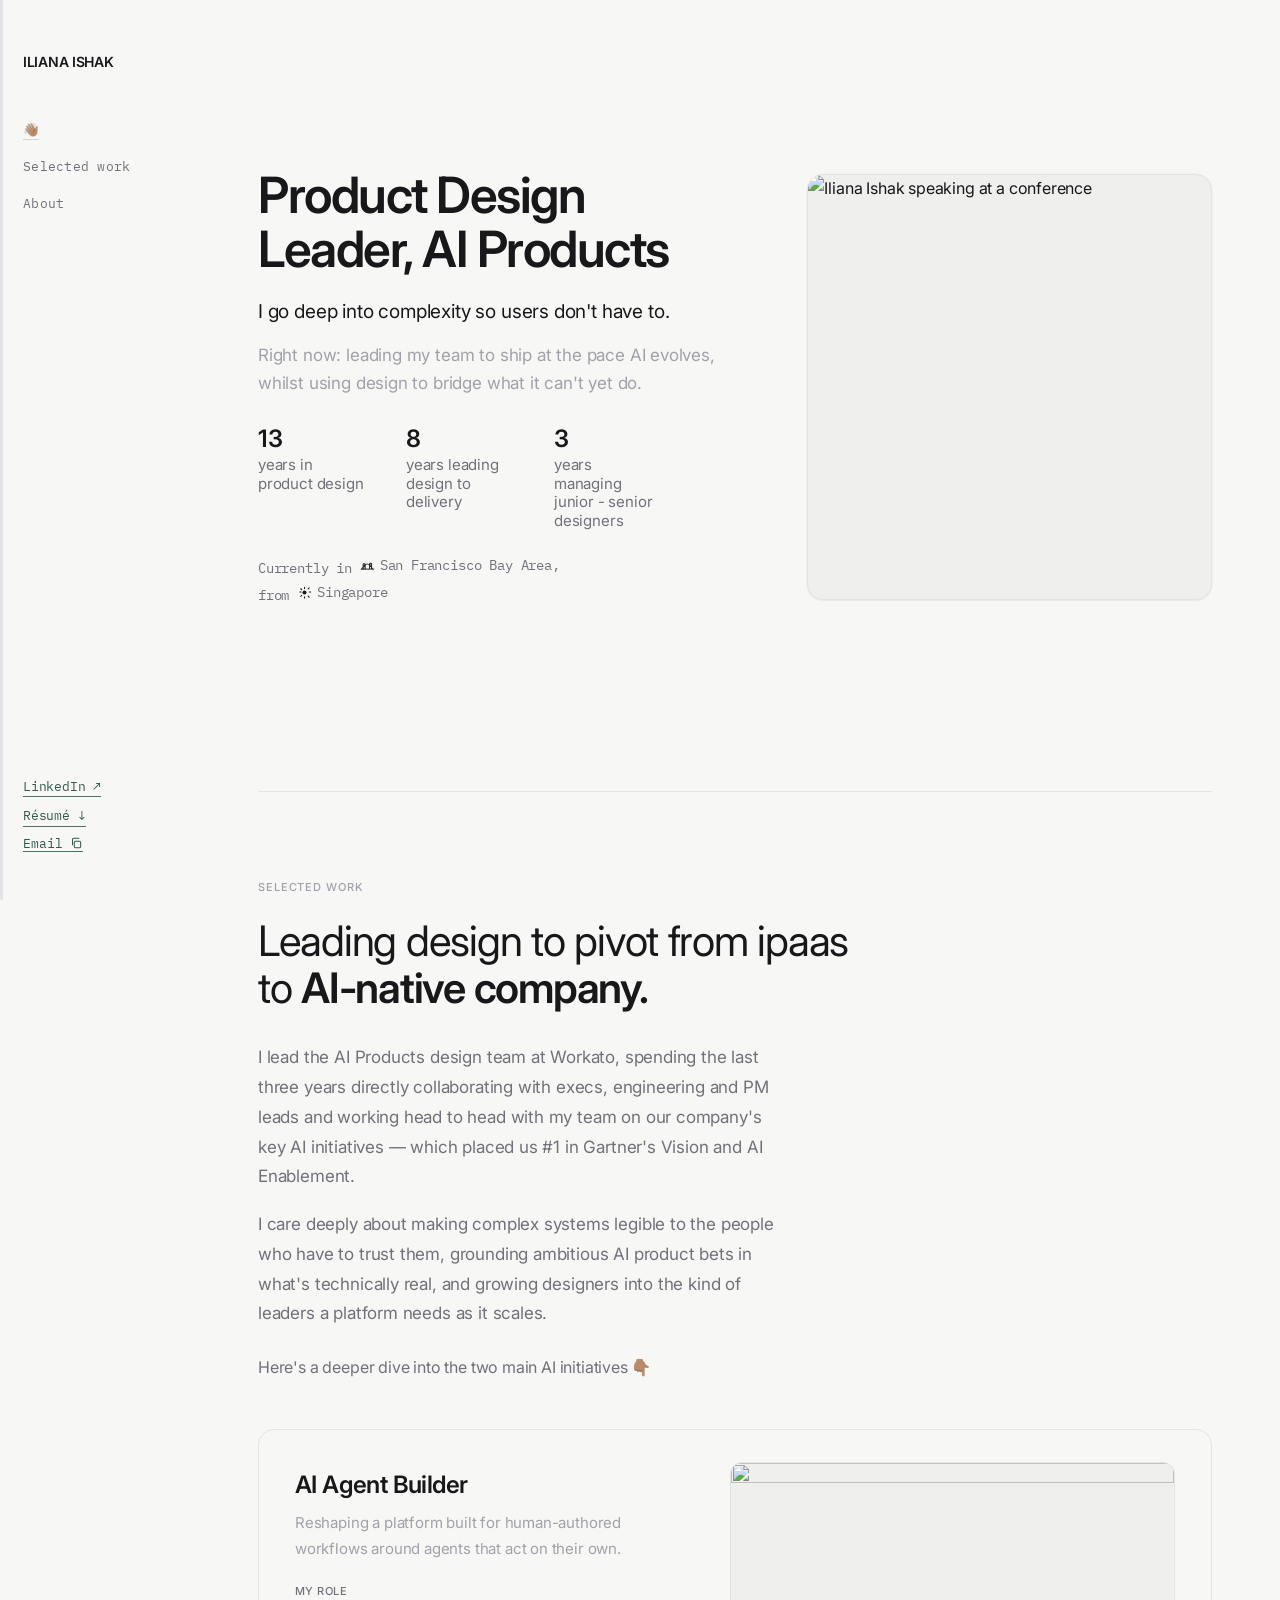
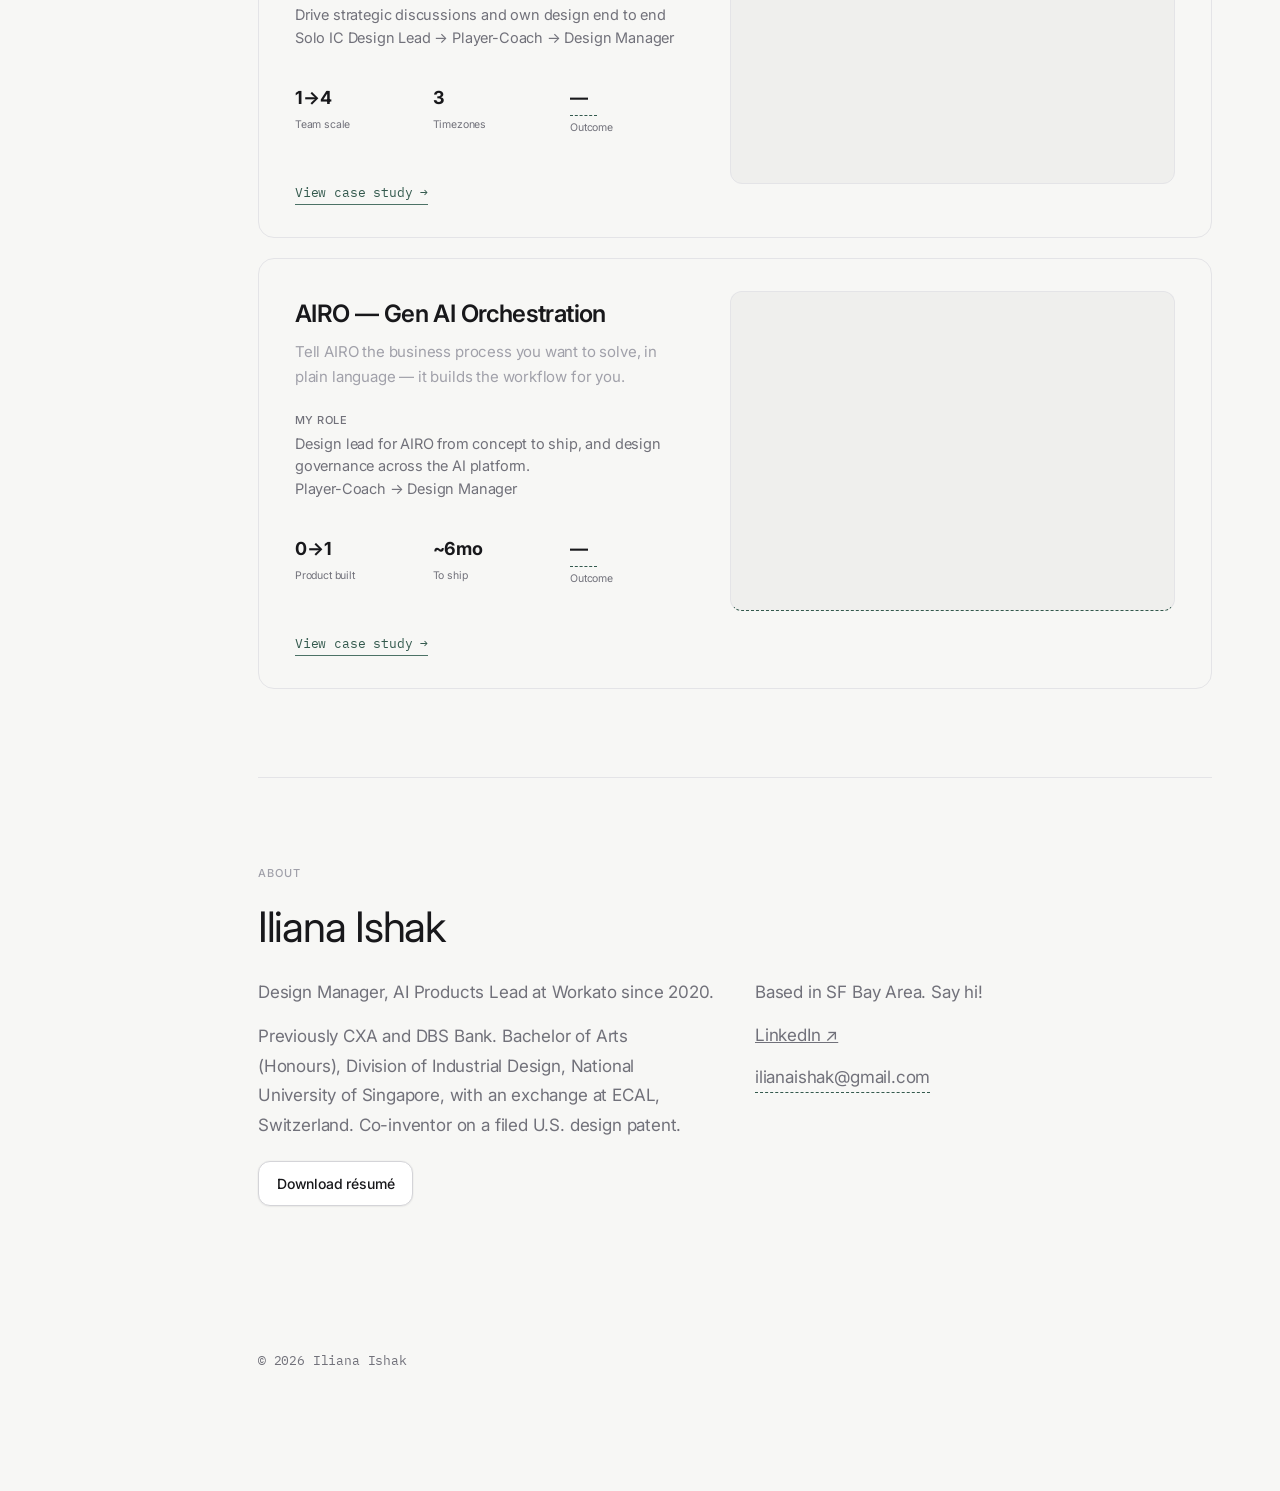
==== index.html @ 40cef8dc "edited nav and stuff. still needs more edits" ====
<!DOCTYPE html>
<html lang="en">
<head>
<meta charset="UTF-8">
<meta name="viewport" content="width=device-width, initial-scale=1.0">
<title>Iliana Ishak — Product Design Leader</title>
<link rel="preconnect" href="https://fonts.googleapis.com">
<link rel="preconnect" href="https://fonts.gstatic.com" crossorigin>
<link href="https://fonts.googleapis.com/css2?family=Inter:wght@400;500;600;700&family=IBM+Plex+Mono:wght@400;500&display=swap" rel="stylesheet">
<link href="lightbox.css" rel="stylesheet">
<style>
  :root{
    --paper:#F7F7F5;
    --paper-2:#EFEFED;
    --surface:#FFFFFF;
    --ink:#18181B;
    --ink-soft:#71717A;
    --line:#E4E4E7;
    --line-strong:#D4D4D8;
    --accent:#33594D;
    --accent-soft:#4C7266;
    --teal:var(--accent);
    --teal-soft:var(--accent-soft);
    --mono: 'IBM Plex Mono', monospace;
    --display: 'Inter', system-ui, sans-serif;
    --body: 'Inter', system-ui, sans-serif;
    --radius: 12px;
    --frame-radius: 16px;
    --nav-w: 190px;
    --card-hover:#F2F0EB;
    --shadow-frame: 0 1px 2px rgba(24,24,27,.04), 0 0 0 1px rgba(24,24,27,.02);
  }
  *{box-sizing:border-box; margin:0; padding:0;}
  html{scroll-behavior:smooth;}
  body{
    background:var(--paper);
    color:var(--ink);
    font-family:var(--body);
    font-size:16px;
    line-height:1.65;
    letter-spacing:-0.011em;
    -webkit-font-smoothing:antialiased;
  }
  a{color:inherit;}
  ::selection{background:rgba(51,89,77,.18); color:var(--ink);}
  a:focus-visible, button:focus-visible{ outline:2px solid var(--teal); outline-offset:3px; }

  .placeholder{
    border-bottom:1px dashed var(--teal);
    color:var(--ink-soft);
    cursor:help;
  }

  .rail{ position:fixed; top:0; bottom:0; left:0; width:3px; background:var(--line); z-index:5; }
  .rail-fill{ position:absolute; top:0; left:0; width:100%; height:0%; background:var(--teal); transition:height .1s linear; }
  @media (max-width:900px){ .rail{display:none;} }

  .side-nav{
    position:fixed;
    top:0; left:3px; bottom:0;
    width:var(--nav-w);
    padding:48px 20px;
    display:flex; flex-direction:column;
    justify-content:space-between;
    z-index:4;
  }
  .side-nav .nav-name{
    font-family:var(--display); font-weight:600; font-size:14px;
    letter-spacing:-0.02em; text-decoration:none; color:var(--ink);
  }
  .side-nav .nav-name:hover{ color:var(--teal); }
  .side-nav .nav-links{ margin-top:42px; display:flex; flex-direction:column; gap:10px; }
  .side-nav .nav-links a{
    font-family:var(--mono); font-size:12.5px; text-decoration:none;
    letter-spacing:.02em;
    color:var(--ink-soft);
    padding:3px 0;
    transition:color .15s ease, opacity .15s ease;
  }
  .side-nav .nav-links a:hover{ color:var(--ink); }
  .side-nav .nav-links a.active{
    color:var(--ink);
    font-weight:500;
    text-decoration:underline;
    text-decoration-color:var(--line-strong);
    text-underline-offset:5px;
    text-decoration-thickness:1px;
  }
  .side-nav .nav-external{ display:flex; flex-direction:column; gap:8px; }
  .side-nav .nav-external a{
    font-family:var(--mono); font-size:12.5px; text-decoration:none;
    color:var(--teal); border-bottom:1px solid var(--teal-soft); width:fit-content;
  }
  .side-nav .nav-external a:hover{ color:var(--ink); border-color:var(--ink); }
  .side-nav .nav-copy-email{
    font-family:var(--mono); font-size:12.5px;
    color:var(--teal); background:none; border:none; padding:0;
    border-bottom:1px solid var(--teal-soft);
    cursor:pointer; width:fit-content;
    display:inline-flex; align-items:center; gap:6px;
  }
  .side-nav .nav-copy-email:hover{ color:var(--ink); border-color:var(--ink); }
  .side-nav .nav-copy-email .copy-icon{
    width:14px; height:14px; flex-shrink:0;
    transition:transform .2s ease;
    stroke:currentColor;
  }
  .side-nav .nav-copy-email:hover .copy-icon{ transform:scale(1.12); }
  .side-nav .nav-copy-email.copied{ border-color:var(--teal); }
  @media (max-width:900px){ .side-nav{display:none;} }

  .mobile-nav{ display:none; }
  .mobile-menu{ display:none; }
  @media (max-width:900px){
    .mobile-nav{
      display:flex; position:fixed; top:0; left:0; right:0; height:56px; z-index:10;
      background:var(--paper); border-bottom:1px solid var(--line);
      align-items:center; justify-content:space-between; padding:0 20px;
    }
    .mobile-nav .m-name{
      font-family:var(--display); font-weight:700; font-size:13px;
      letter-spacing:.04em; text-decoration:none; color:var(--ink);
    }
    .mobile-nav .m-toggle{
      background:none; border:1px solid var(--line); font-family:var(--mono);
      font-size:12px; padding:6px 12px; cursor:pointer;
    }
    .mobile-menu{
      display:none; position:fixed; top:56px; left:0; right:0; bottom:0; z-index:9;
      background:var(--paper); padding:32px 24px; flex-direction:column; gap:16px; overflow-y:auto;
    }
    .mobile-menu.open{ display:flex; }
    .mobile-menu a{
      font-family:var(--mono); font-size:16px; text-decoration:none; color:var(--ink);
      border-bottom:1px solid var(--line); padding-bottom:12px;
    }
    .mobile-menu a.ext{ color:var(--teal); }
    .mobile-menu .mobile-copy-email{
      font-family:var(--mono); font-size:16px; text-align:left;
      color:var(--teal); background:none; border:none;
      border-bottom:1px solid var(--line); padding-bottom:12px; cursor:pointer;
      display:flex; align-items:center;
    }
    body{ padding-top:56px; }
    section{ scroll-margin-top:70px; }
  }

  .wrap{
    max-width:1240px;
    margin:0 auto;
    padding:0 48px 96px calc(var(--nav-w) + 48px);
  }
  @media (max-width:900px){ .wrap{padding:0 24px 64px;} }

  section{
    position:relative;
    padding:88px 0;
    border-bottom:1px solid var(--line);
  }
  section:last-of-type{border-bottom:none;}
  @media (max-width:900px){ section{padding:56px 0;} }

  h1,h2,h3{
    font-family:var(--display);
    font-weight:600;
    letter-spacing:-0.025em;
    color:var(--ink);
  }

  .eyebrow{
    font-family:var(--body);
    font-size:11px;
    font-weight:500;
    letter-spacing:.08em;
    text-transform:uppercase;
    color:#A1A1AA;
    line-height:1.4;
  }

  .section-headline{
    font-family:var(--display);
    font-size:clamp(28px, 3.8vw, 42px);
    line-height:1.12;
    letter-spacing:-0.03em;
    color:var(--ink);
    max-width:22ch;
    margin-top:22px;
    margin-bottom:32px;
  }
  .section-headline .headline-regular{ font-weight:400; }
  .section-headline .headline-emphasis{ font-weight:600; }
  .section-headline.section-headline--uniform{ font-weight:400; }

  .section-body{
    display:flex;
    flex-direction:column;
    gap:18px;
    max-width:52ch;
  }
  .section-body p{
    font-size:17px;
    font-weight:400;
    color:var(--ink-soft);
    line-height:1.75;
  }
  .section-body .dive-note{
    margin-top:6px;
    font-size:16px;
    color:var(--ink-soft);
  }

  .surface-frame{
    background:var(--surface);
    border:1px solid var(--line);
    border-radius:var(--frame-radius);
    box-shadow:var(--shadow-frame);
  }

  /* Hero */
  .hero{
    min-height:min(88vh, 900px);
    display:flex; flex-direction:column; justify-content:center;
    padding-top:64px; padding-bottom:80px;
  }
  .hero-grid{
    display:grid;
    grid-template-columns:minmax(0, 1.2fr) minmax(0, 1fr);
    gap:64px;
    align-items:center;
  }
  @media (max-width:900px){
    .hero{
      min-height:0;
      padding-top:40px;
      padding-bottom:56px;
    }
    .hero-grid{
      grid-template-columns:1fr;
      gap:32px;
    }
    .hero-grid .hero-image{ order:-1; }
    .hero-grid .hero-content{ order:1; }
  }

  .hero h1{
    font-size:clamp(36px, 4.5vw, 50px);
    font-weight:600;
    line-height:1.08;
    letter-spacing:-0.03em;
  }
  .hero .role-lead{
    margin-top:22px;
    font-size:19px;
    font-weight:400;
    color:var(--ink);
    max-width:36ch;
    line-height:1.5;
  }
  .hero .role-body{
    margin-top:14px;
    font-size:17px;
    font-weight:400;
    color:#A1A1AA;
    max-width:46ch;
    line-height:1.65;
    text-wrap:pretty;
  }

  .hero-stats{
    display:flex;
    flex-wrap:wrap;
    gap:40px;
    margin-top:28px;
  }
  @media (max-width:520px){ .hero-stats{ flex-direction:column; gap:16px; } }
  .hero-stats .num{
    font-family:var(--display);
    font-size:24px;
    font-weight:600;
    letter-spacing:-0.02em;
    color:var(--ink);
    line-height:1.2;
  }
  .hero-stats .lbl{
    font-size:15px;
    color:var(--ink-soft);
    margin-top:2px;
    max-width:12ch;
    line-height:1.25;
  }

  .hero-location{
    margin-top:24px;
    font-family:var(--mono);
    font-size:13.5px;
    color:var(--ink-soft);
    line-height:1.6;
    max-width:42ch;
  }
  .hero-location .loc-line{ display:block; }
  .hero-location .loc-line + .loc-line{ margin-top:2px; }
  .hero-location .loc-chip{
    display:inline-flex;
    align-items:center;
    gap:5px;
    color:var(--ink-soft);
  }
  .hero-location .loc-icon{
    display:inline-flex;
    width:15px;
    height:15px;
    flex-shrink:0;
    color:var(--ink);
    transition:transform .25s ease;
  }
  .hero-location .loc-chip:hover .loc-icon--bridge{
    transform:translateY(-2px) scale(1.08);
  }
  .hero-location .loc-chip:hover .loc-icon--sun{
    transform:rotate(22deg) scale(1.1);
  }
  @media (prefers-reduced-motion: reduce){
    .hero-location .loc-icon{ transition:none; }
    .side-nav .nav-copy-email .copy-icon{ transition:none; }
    .project-visual img{ transition:none; }
    a.project-row--link:hover .project-visual img{ transform:none; }
  }

  .hero-image{
    height:426px;
    border-radius:var(--frame-radius);
    background:var(--paper-2);
    border:1px solid var(--line);
    box-shadow:var(--shadow-frame);
    overflow:hidden;
  }
  .hero-image img{
    width:100%;
    height:100%;
    object-fit:cover;
    object-position:center 22%;
    display:block;
  }
  @media (max-width:900px){
    .hero-image{
      height:auto;
      aspect-ratio:16 / 11;
      max-height:min(380px, 52vw);
    }
    .hero-image img{
      object-position:center 18%;
    }
  }
  @media (max-width:520px){
    .hero-image{
      aspect-ratio:4 / 3;
      max-height:none;
      border-radius:var(--radius);
    }
    .hero-image img{
      object-position:center 15%;
    }
  }

  /* Selected work */
  .work-intro{ margin-bottom:8px; }

  .project-list{ margin-top:48px; display:flex; flex-direction:column; gap:20px; }

  .project-row{
    display:grid;
    grid-template-columns:minmax(0, .95fr) minmax(0, 1.05fr);
    grid-template-areas:"copy visual";
    gap:32px;
    align-items:start;
  }
  .project-visual{ grid-area:visual; }
  .project-copy{ grid-area:copy; }
  @media (max-width:559px){
    .project-row{
      grid-template-columns:1fr;
      grid-template-areas:"visual" "copy";
    }
  }
  @media (max-width:900px){
    .project-list > a.project-row--link,
    .project-list > article.project-row--static{
      padding:22px 20px;
    }
    .project-visual,
    .project-visual img{
      min-height:220px;
    }
  }

  .project-list > a.project-row--link,
  .project-list > article.project-row--static{
    padding:32px 36px;
    background:transparent;
    border:1px solid var(--line);
    border-radius:var(--frame-radius);
    box-shadow:none;
  }

  a.project-row--link{
    text-decoration:none;
    color:inherit;
    cursor:pointer;
    transition:background-color .28s ease, border-color .2s ease;
  }
  a.project-row--link:hover{
    background:var(--card-hover);
    border-color:#DDD9D2;
  }
  a.project-row--link:hover .project-title{ color:var(--ink); }
  a.project-row--link:hover .cs-link-cta{
    color:var(--ink);
    border-color:var(--ink);
  }
  a.project-row--link:focus-visible{
    outline:2px solid var(--accent);
    outline-offset:4px;
  }

  article.project-row--static{ cursor:default; }

  .project-visual{
    position:relative;
    min-height:320px;
    border-radius:var(--radius);
    overflow:hidden;
    background:var(--paper-2);
    border:1px solid var(--line);
  }
  .project-visual img{
    width:100%;
    height:100%;
    min-height:320px;
    object-fit:cover;
    display:block;
    transform:translateY(0) scale(1);
    transition:transform .55s cubic-bezier(.22, 1, .36, 1);
  }
  a.project-row--link:hover .project-visual img{
    transform:translateY(-16px) scale(1.04);
  }
  .project-visual.airo{
    background:var(--paper-2);
    border-bottom:1px dashed var(--teal);
    min-height:320px;
  }

  .project-copy{ display:flex; flex-direction:column; gap:10px; padding-top:8px; }
  h3.project-title{
    font-size:clamp(20px, 2.2vw, 24px);
    font-weight:600;
    line-height:1.25;
    letter-spacing:-0.025em;
  }
  .project-sub{
    font-size:15px;
    font-weight:400;
    color:#A1A1AA;
    line-height:1.7;
    max-width:42ch;
  }

  .project-role{ margin-top:11px; }
  .project-role .lbl{
    font-family:var(--body);
    font-size:11px;
    font-weight:500;
    text-transform:uppercase;
    letter-spacing:.04em;
    color:var(--ink-soft);
    display:block;
    margin-bottom:4px;
  }
  .project-role p{ font-size:14.5px; color:var(--ink-soft); line-height:1.55; }

  .project-stats{
    display:grid;
    grid-template-columns:repeat(3, 1fr);
    gap:10px;
    margin-top:12px;
    padding:12px 0;
  }
  .project-stats .num{
    font-family:var(--display);
    font-size:18px;
    font-weight:700;
    color:var(--ink);
  }
  .project-stats .num.dashed{
    border-bottom:1px dashed var(--teal);
    display:inline-block;
    min-width:1.5em;
    padding-bottom:2px;
  }
  .project-stats .lbl{ font-size:10.5px; color:var(--ink-soft); margin-top:3px; }

  .cs-link{
    display:inline-block;
    margin-top:24px;
    font-family:var(--mono);
    font-size:13px;
    color:var(--teal);
    text-decoration:none;
    border-bottom:1px solid var(--teal-soft);
    width:fit-content;
  }
  a.cs-link:hover{ color:var(--ink); border-color:var(--ink); }
  .cs-link-cta{
    display:inline-block;
    margin-top:24px;
    font-family:var(--mono);
    font-size:13px;
    color:var(--teal);
    border-bottom:1px solid var(--teal-soft);
    width:fit-content;
  }

  /* About */
  .about .section-headline{ max-width:none; margin-bottom:28px; }
  .about-layout{
    display:grid;
    grid-template-columns:1fr 1fr;
    gap:40px;
    margin-top:8px;
    align-items:start;
  }
  @media (max-width:700px){ .about-layout{ grid-template-columns:1fr; } }

  .about-bio{ font-size:17px; font-weight:400; color:var(--ink-soft); line-height:1.75; }
  .about-bio p + p{ margin-top:14px; }

  .about-side{ font-size:17px; font-weight:400; color:var(--ink-soft); line-height:1.75; }

  .btn{
    display:inline-block;
    margin-top:20px;
    font-family:var(--body);
    font-size:14px;
    font-weight:500;
    text-decoration:none;
    color:var(--ink);
    background:var(--surface);
    padding:10px 18px;
    border-radius:var(--radius);
    border:1px solid var(--line-strong);
    box-shadow:var(--shadow-frame);
    transition:background .15s ease, border-color .15s ease;
  }
  .btn:hover{ background:var(--paper-2); border-color:var(--line); }

  .about-side .linkedin{ text-decoration:underline; color:var(--ink-soft); }
  .about-side .email{
    display:inline-block;
    margin-top:12px;
    color:var(--ink-soft);
    text-decoration:none;
    border-bottom:1px dashed var(--teal);
  }

  footer{
    padding:56px 0 24px;
    font-family:var(--mono);
    font-size:13px;
    color:var(--ink-soft);
  }

  @media (prefers-reduced-motion: reduce){
    html{ scroll-behavior:auto; }
    .rail-fill{ transition:none; }
  }
</style>
</head>
<body>

<div class="rail"><div class="rail-fill" id="railFill"></div></div>

<div class="mobile-nav">
  <a href="#top" class="m-name">ILIANA ISHAK</a>
  <button class="m-toggle" type="button" onclick="toggleMenu()">Menu</button>
</div>
<div class="mobile-menu" id="mobileMenu">
  <a href="#top" onclick="closeMenu()">👋🏽</a>
  <a href="#selected-work" onclick="closeMenu()">Selected work</a>
  <a href="#about" onclick="closeMenu()">About</a>
  <a href="https://www.linkedin.com/in/ilianaishak" target="_blank" rel="noopener noreferrer" class="ext">LinkedIn ↗</a>
  <a href="REPLACE-WITH-RESUME-LINK.pdf" class="ext">Résumé ↓</a>
  <button type="button" class="mobile-copy-email ext" onclick="copyEmail(this); closeMenu();" aria-label="Copy email address">
    Email
    <svg class="copy-icon" viewBox="0 0 24 24" fill="none" stroke="currentColor" stroke-width="1.75" stroke-linecap="round" stroke-linejoin="round" aria-hidden="true" style="width:14px;height:14px;vertical-align:-2px;margin-left:6px;">
      <rect x="9" y="9" width="11" height="11" rx="2"/>
      <path d="M6 15V6a2 2 0 0 1 2-2h9"/>
    </svg>
  </button>
</div>

<nav class="side-nav" aria-label="Site">
  <div>
    <a href="#top" class="nav-name">ILIANA ISHAK</a>
    <div class="nav-links">
      <a href="#top" class="nav-link">👋🏽</a>
      <a href="#selected-work" class="nav-link">Selected work</a>
      <a href="#about" class="nav-link">About</a>
    </div>
  </div>
  <div class="nav-external">
    <a href="https://www.linkedin.com/in/ilianaishak" target="_blank" rel="noopener noreferrer">LinkedIn ↗</a>
    <a href="REPLACE-WITH-RESUME-LINK.pdf">Résumé ↓</a>
    <button type="button" class="nav-copy-email" onclick="copyEmail(this)" aria-label="Copy email address">
      Email
      <svg class="copy-icon" viewBox="0 0 24 24" fill="none" stroke="currentColor" stroke-width="1.75" stroke-linecap="round" stroke-linejoin="round" aria-hidden="true">
        <rect x="9" y="9" width="11" height="11" rx="2"/>
        <path d="M6 15V6a2 2 0 0 1 2-2h9"/>
      </svg>
    </button>
  </div>
</nav>

<div class="wrap">

  <section class="hero" id="top">
    <div class="hero-grid">
      <div class="hero-content">
        <h1>Product Design Leader, AI Products</h1>
        <p class="role-lead">I go deep into complexity so users don't have to.</p>
        <p class="role-body">Right now: leading my team to ship at the pace AI evolves, whilst using design to bridge what it can't yet do.</p>

        <div class="hero-stats">
          <div>
            <div class="num">13</div>
            <div class="lbl">years in product design</div>
          </div>
          <div>
            <div class="num">8</div>
            <div class="lbl">years leading design to delivery</div>
          </div>
          <div>
            <div class="num">3</div>
            <div class="lbl">years managing junior - senior designers</div>
          </div>
        </div>

        <p class="hero-location">
          <span class="loc-line">Currently in
            <span class="loc-chip">
              <svg class="loc-icon loc-icon--bridge" viewBox="0 0 24 24" aria-hidden="true" fill="none" stroke="currentColor" stroke-width="1.5" stroke-linecap="round" stroke-linejoin="round"><path d="M2 17.75h20"/><path d="M5 17.75V9.25h3.25V17.75"/><path d="M6.15 11.5h1.35M6.15 13.75h1.35"/><path d="M15.25 16.75V8.5h3.25v8.25"/><path d="M16.4 11h1.35M16.4 13.25h1.35"/><path d="M2.75 17.75c3.6-6.2 6.85-8 8.75-8s5.15 1.8 8.75 8"/></svg>
              San Francisco Bay Area,
            </span>
          </span>
          <span class="loc-line">from
            <span class="loc-chip">
              <svg class="loc-icon loc-icon--sun" viewBox="0 0 24 24" aria-hidden="true"><circle cx="12" cy="12" r="3.25" fill="currentColor"/><path fill="currentColor" d="M12 2.75a.85.85 0 0 1 .85.85v2.15a.85.85 0 1 1-1.7 0V3.6A.85.85 0 0 1 12 2.75zm0 15.1a.85.85 0 0 1 .85.85v2.15a.85.85 0 1 1-1.7 0v-2.15a.85.85 0 0 1 .85-.85zM3.6 11.15a.85.85 0 0 1 .85-.85h2.15a.85.85 0 1 1 0 1.7H4.45a.85.85 0 0 1-.85-.85zm15.1 0a.85.85 0 0 1 .85-.85h2.15a.85.85 0 1 1 0 1.7h-2.15a.85.85 0 0 1-.85-.85zM5.39 5.39a.85.85 0 0 1 1.2 0l1.52 1.52a.85.85 0 1 1-1.2 1.2L5.4 6.6a.85.85 0 0 1 0-1.2zm11.9 11.9a.85.85 0 0 1 1.2 0l1.52 1.52a.85.85 0 1 1-1.2 1.2l-1.52-1.52a.85.85 0 0 1 0-1.2zM5.39 18.61a.85.85 0 0 1 0-1.2l1.52-1.52a.85.85 0 1 1 1.2 1.2l-1.52 1.52a.85.85 0 0 1-1.2 0zm11.9-11.9a.85.85 0 0 1 0-1.2l1.52-1.52a.85.85 0 1 1 1.2 1.2l-1.52 1.52a.85.85 0 0 1-1.2 0z"/></svg>
              Singapore
            </span>
          </span>
        </p>
      </div>
      <div class="hero-image">
        <img src="images/figma/hero-speaking.jpg" alt="Iliana Ishak speaking at a conference">
      </div>
    </div>
  </section>

  <section id="selected-work">
    <div class="work-intro">
      <p class="eyebrow">Selected work</p>
      <h2 class="section-headline">
        <span class="headline-regular">Leading design to pivot from ipaas to </span><span class="headline-emphasis">AI-native company.</span>
      </h2>
      <div class="section-body">
        <p>I lead the AI Products design team at Workato, spending the last three years directly collaborating with execs, engineering and PM leads and working head to head with my team on our company's key AI initiatives — which placed us #1 in Gartner's Vision and AI Enablement.</p>
        <p>I care deeply about making complex systems legible to the people who have to trust them, grounding ambitious AI product bets in what's technically real, and growing designers into the kind of leaders a platform needs as it scales.</p>
        <p class="dive-note">Here's a deeper dive into the two main AI initiatives 👇🏽</p>
      </div>
    </div>

    <div class="project-list">
      <a href="case-study-agent-builder.html" class="project-row project-row--link" aria-label="AI Agent Builder — view case study">
        <div class="project-visual">
          <img src="images/hero-agent-studio.png" alt="">
        </div>
        <div class="project-copy">
          <h3 class="project-title">AI Agent Builder</h3>
          <p class="project-sub">Reshaping a platform built for human-authored workflows around agents that act on their own.</p>
          <div class="project-role">
            <span class="lbl">My role</span>
            <p>Drive strategic discussions and own design end to end<br>
            Solo IC Design Lead → Player-Coach → Design Manager</p>
          </div>
          <div class="project-stats">
            <div><div class="num">1→4</div><div class="lbl">Team scale</div></div>
            <div><div class="num">3</div><div class="lbl">Timezones</div></div>
            <div><div class="num dashed placeholder" title="Add an outcome metric">—</div><div class="lbl">Outcome</div></div>
          </div>
          <span class="cs-link-cta">View case study →</span>
        </div>
      </a>

      <article class="project-row project-row--static">
        <div class="project-visual airo" aria-label="AIRO key screen placeholder"></div>
        <div class="project-copy">
          <h3 class="project-title">AIRO — Gen AI Orchestration</h3>
          <p class="project-sub">Tell AIRO the business process you want to solve, in plain language — it builds the workflow for you.</p>
          <div class="project-role">
            <span class="lbl">My role</span>
            <p>Design lead for AIRO from concept to ship, and design governance across the AI platform.<br>
            Player-Coach → Design Manager</p>
          </div>
          <div class="project-stats">
            <div><div class="num">0→1</div><div class="lbl">Product built</div></div>
            <div><div class="num">~6mo</div><div class="lbl">To ship</div></div>
            <div><div class="num dashed placeholder" title="Add an outcome metric">—</div><div class="lbl">Outcome</div></div>
          </div>
          <a class="cs-link" href="#selected-work">View case study →</a>
        </div>
      </article>
    </div>
  </section>

  <section class="about" id="about">
    <p class="eyebrow">About</p>
    <h2 class="section-headline section-headline--uniform">Iliana Ishak</h2>
    <div class="about-layout">
      <div>
        <div class="about-bio">
          <p>Design Manager, AI Products Lead at Workato since 2020.</p>
          <p>Previously CXA and DBS Bank. Bachelor of Arts (Honours), Division of Industrial Design, National University of Singapore, with an exchange at ECAL, Switzerland. Co-inventor on a filed U.S. design patent.</p>
        </div>
        <a class="btn" href="REPLACE-WITH-RESUME-LINK.pdf">Download résumé</a>
      </div>
      <div class="about-side">
        <p>Based in SF Bay Area. Say hi!</p>
        <p style="margin-top:13px;">
          <a class="linkedin" href="https://www.linkedin.com/in/ilianaishak" target="_blank" rel="noopener noreferrer">LinkedIn ↗</a>
        </p>
        <a class="email" href="mailto:ilianaishak@gmail.com">ilianaishak@gmail.com</a>
      </div>
    </div>
  </section>

  <footer>© 2026 Iliana Ishak</footer>

</div>

<script>
  const fill = document.getElementById('railFill');
  function updateRail(){
    const h = document.documentElement;
    const scrolled = (h.scrollTop) / (h.scrollHeight - h.clientHeight) * 100;
    if(fill) fill.style.height = Math.min(100, Math.max(0, scrolled)) + '%';
  }
  document.addEventListener('scroll', updateRail, {passive:true});
  updateRail();

  const EMAIL = 'ilianaishak@gmail.com';
  function copyEmail(btn){
    navigator.clipboard.writeText(EMAIL).then(function(){
      btn.classList.add('copied');
      var label = btn.getAttribute('aria-label');
      if(btn.classList.contains('nav-copy-email')){
        btn.setAttribute('aria-label', 'Copied email');
        setTimeout(function(){ btn.classList.remove('copied'); btn.setAttribute('aria-label', label || 'Copy email address'); }, 1600);
      } else {
        var prev = btn.textContent;
        btn.textContent = 'Copied!';
        setTimeout(function(){ btn.textContent = prev; }, 1600);
      }
    });
  }

  function toggleMenu(){ document.getElementById('mobileMenu').classList.toggle('open'); }
  function closeMenu(){ document.getElementById('mobileMenu').classList.remove('open'); }

  const navLinks = document.querySelectorAll('.nav-links .nav-link');
  const sectionIds = ['#top', '#selected-work', '#about'];
  const sections = sectionIds.map(id => document.querySelector(id));
  function updateActive(){
    let idx = 0;
    sections.forEach((s, i) => { if(s && s.getBoundingClientRect().top < 180) idx = i; });
    navLinks.forEach((a, i) => a.classList.toggle('active', i === idx));
  }
  document.addEventListener('scroll', updateActive, {passive:true});
  updateActive();
</script>
<script src="lightbox.js"></script>

</body>
</html>
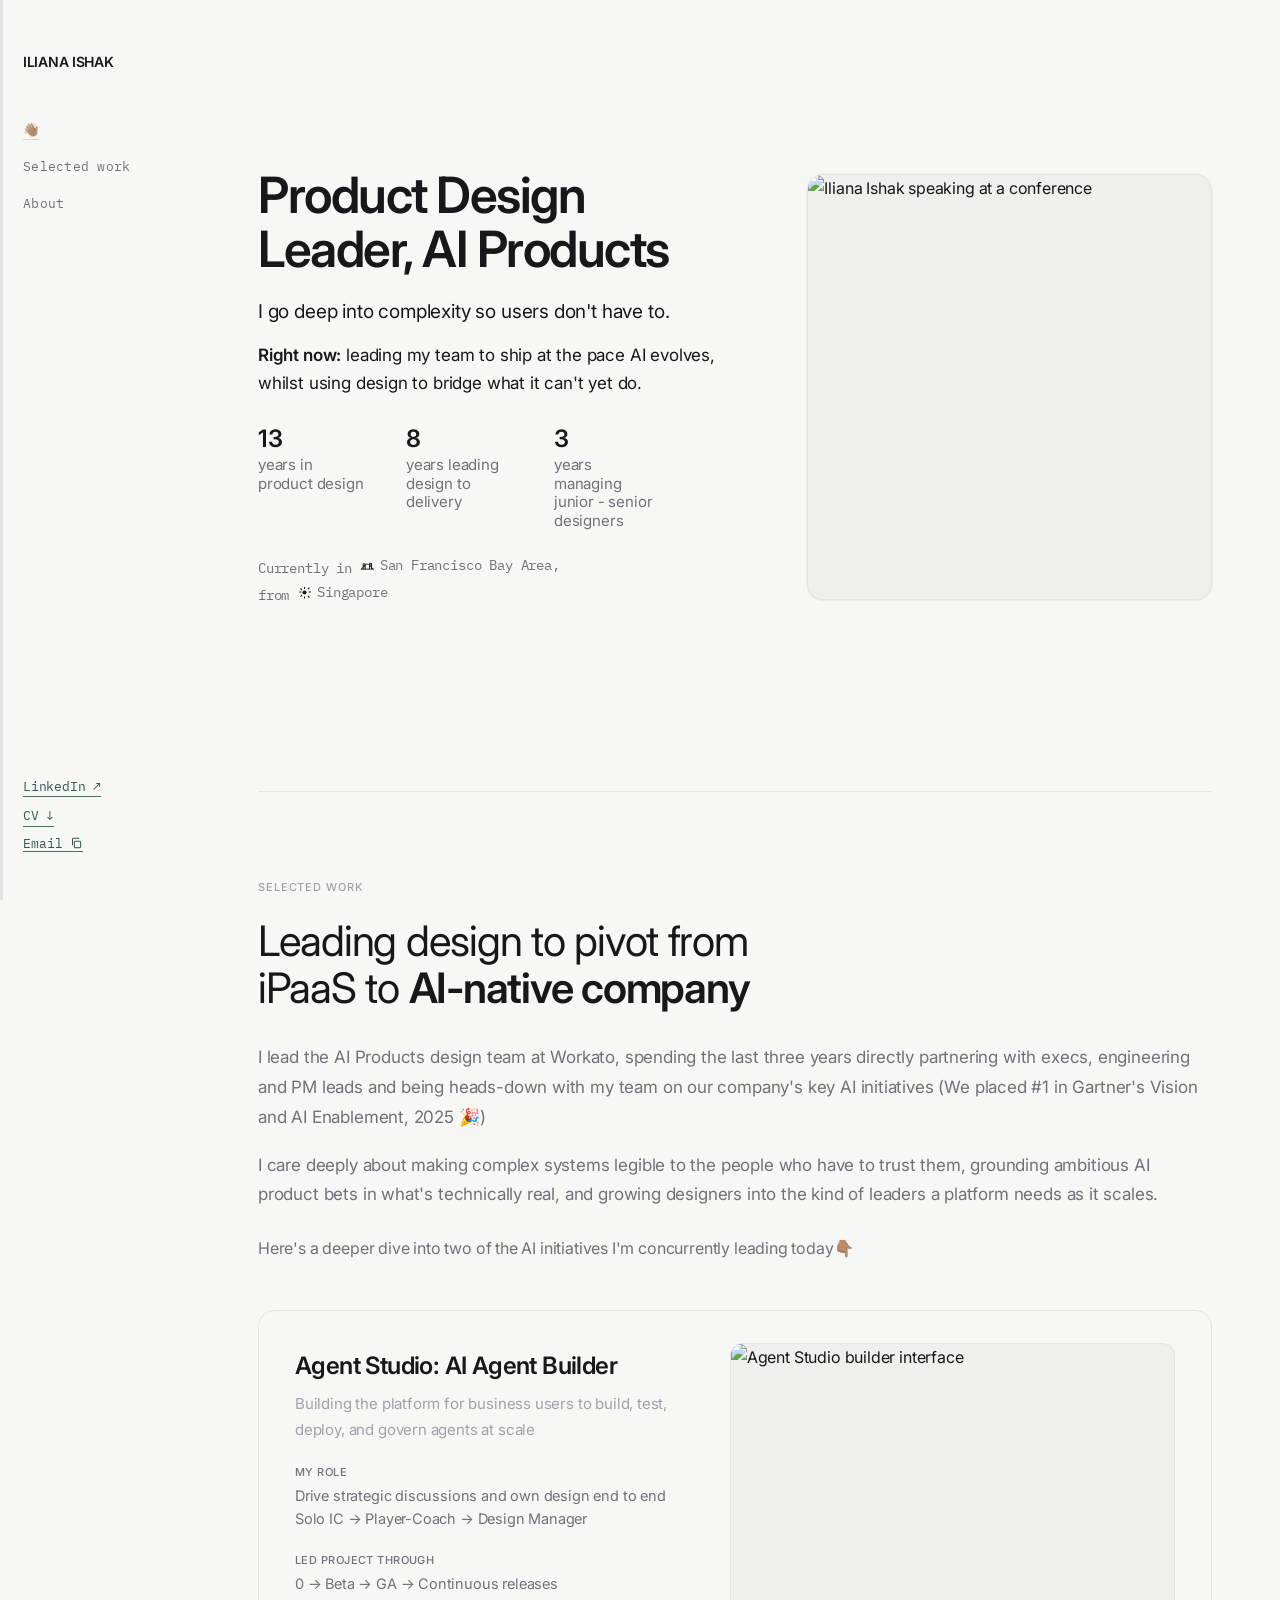
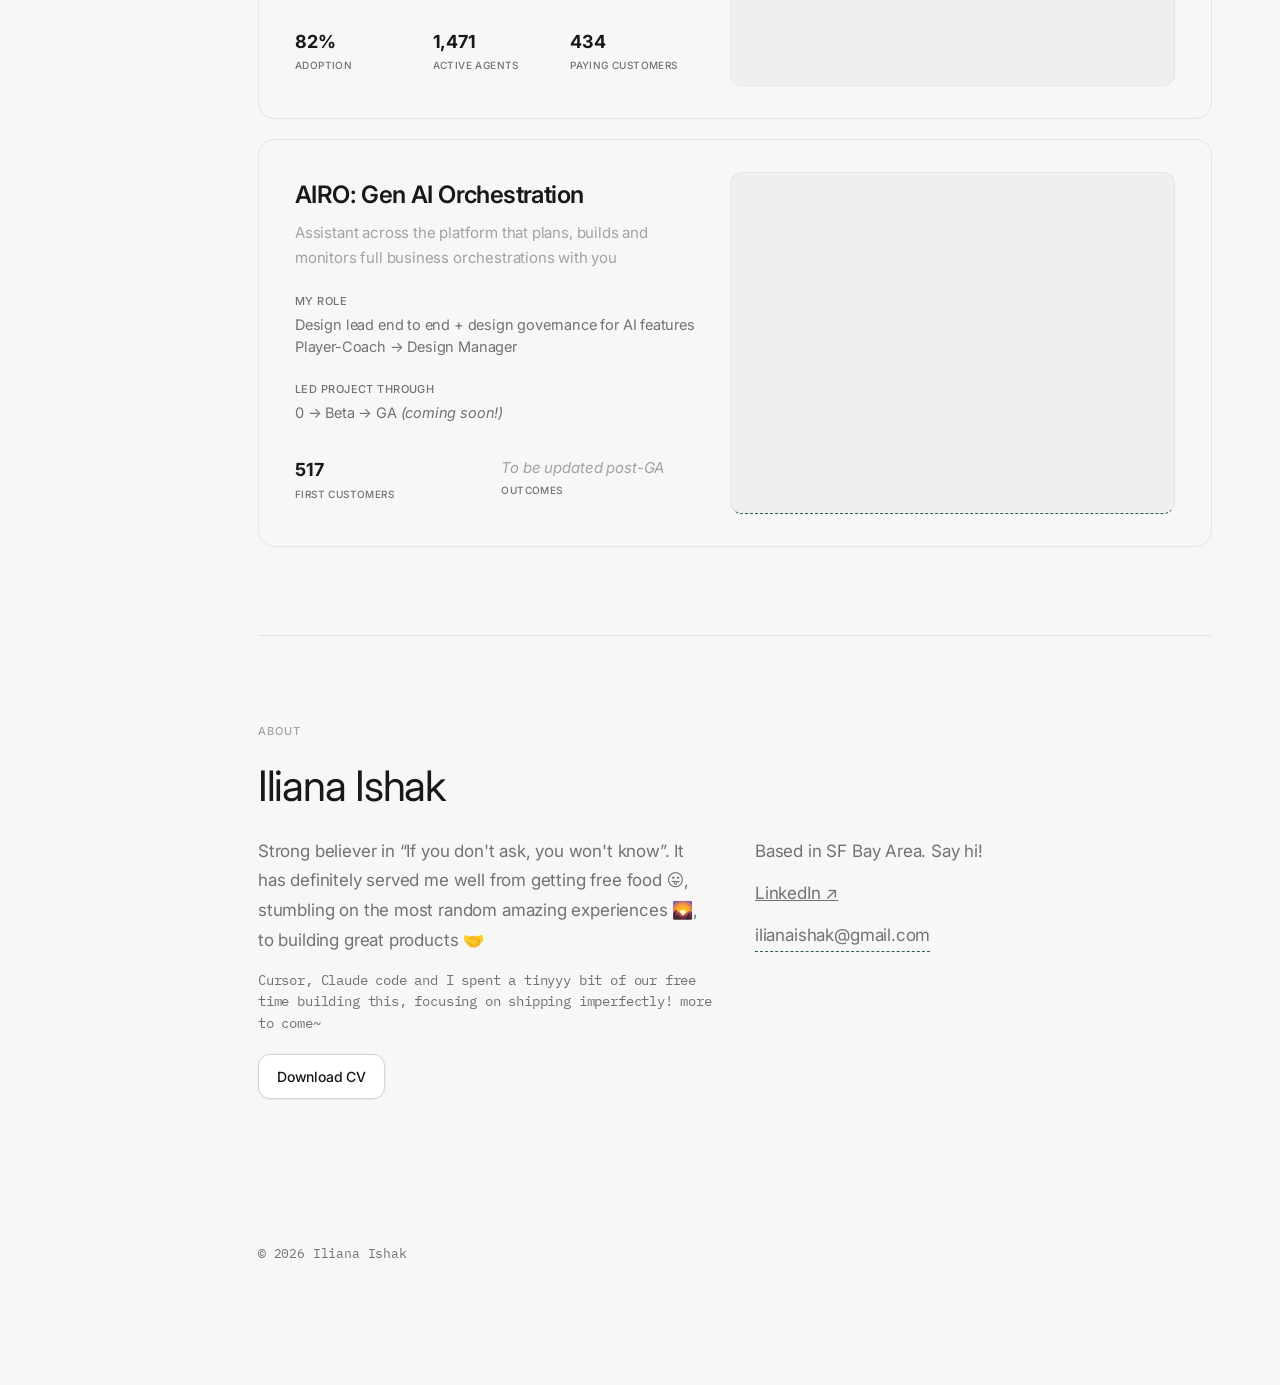
==== commit 0e32ea9d: "enough home page changes for 28 jul" ====
--- a/index.html
+++ b/index.html
@@ -260,11 +260,12 @@
     margin-top:14px;
     font-size:17px;
     font-weight:400;
-    color:#A1A1AA;
+    color:var(--ink);
     max-width:46ch;
     line-height:1.65;
     text-wrap:pretty;
   }
+  .hero .role-body strong{ font-weight:600; }
 
   .hero-stats{
     display:flex;
@@ -364,6 +365,8 @@
 
   /* Selected work */
   .work-intro{ margin-bottom:8px; }
+  .work-intro .section-headline{ max-width:none; width:100%; }
+  .work-intro .section-body{ max-width:none; }
 
   .project-list{ margin-top:48px; display:flex; flex-direction:column; gap:20px; }
 
@@ -372,7 +375,7 @@
     grid-template-columns:minmax(0, .95fr) minmax(0, 1.05fr);
     grid-template-areas:"copy visual";
     gap:32px;
-    align-items:start;
+    align-items:stretch;
   }
   .project-visual{ grid-area:visual; }
   .project-copy{ grid-area:copy; }
@@ -427,22 +430,26 @@
   .project-visual{
     position:relative;
     min-height:320px;
+    align-self:stretch;
     border-radius:var(--radius);
     overflow:hidden;
     background:var(--paper-2);
     border:1px solid var(--line);
   }
   .project-visual img{
+    position:absolute;
+    inset:0;
     width:100%;
     height:100%;
-    min-height:320px;
     object-fit:cover;
+    object-position:center top;
     display:block;
-    transform:translateY(0) scale(1);
+    transform:scale(1);
+    transform-origin:50% 100%;
     transition:transform .55s cubic-bezier(.22, 1, .36, 1);
   }
   a.project-row--link:hover .project-visual img{
-    transform:translateY(-16px) scale(1.04);
+    transform:scale(1.025);
   }
   .project-visual.airo{
     background:var(--paper-2);
@@ -466,7 +473,9 @@
   }
 
   .project-role{ margin-top:11px; }
-  .project-role .lbl{
+  .project-lifecycle{ margin-top:11px; }
+  .project-role .lbl,
+  .project-lifecycle .lbl{
     font-family:var(--body);
     font-size:11px;
     font-weight:500;
@@ -476,20 +485,31 @@
     display:block;
     margin-bottom:4px;
   }
-  .project-role p{ font-size:14.5px; color:var(--ink-soft); line-height:1.55; }
+  .project-role p,
+  .project-lifecycle p{ font-size:14.5px; color:var(--ink-soft); line-height:1.55; }
+  .project-lifecycle p em{ font-style:italic; }
 
   .project-stats{
     display:grid;
-    grid-template-columns:repeat(3, 1fr);
+    grid-template-columns:repeat(3, minmax(0, 1fr));
     gap:10px;
     margin-top:12px;
     padding:12px 0;
   }
+  .project-stats--two{ grid-template-columns:repeat(2, minmax(0, 1fr)); }
   .project-stats .num{
     font-family:var(--display);
     font-size:18px;
     font-weight:700;
-    color:var(--ink);
+    letter-spacing:-0.01em;
+    color:var(--ink);
+    line-height:1.35;
+  }
+  .project-stats .num--muted{
+    font-size:15px;
+    font-weight:400;
+    font-style:italic;
+    color:#A1A1AA;
   }
   .project-stats .num.dashed{
     border-bottom:1px dashed var(--teal);
@@ -497,7 +517,15 @@
     min-width:1.5em;
     padding-bottom:2px;
   }
-  .project-stats .lbl{ font-size:10.5px; color:var(--ink-soft); margin-top:3px; }
+  .project-stats .lbl{
+    font-family:var(--body);
+    font-size:10px;
+    font-weight:500;
+    text-transform:uppercase;
+    letter-spacing:.04em;
+    color:var(--ink-soft);
+    margin-top:3px;
+  }
 
   .cs-link{
     display:inline-block;
@@ -521,18 +549,28 @@
   }
 
   /* About */
-  .about .section-headline{ max-width:none; margin-bottom:28px; }
+  .about .section-headline{ max-width:none; margin-bottom:0; }
   .about-layout{
     display:grid;
     grid-template-columns:1fr 1fr;
     gap:40px;
-    margin-top:8px;
+    margin-top:28px;
     align-items:start;
   }
   @media (max-width:700px){ .about-layout{ grid-template-columns:1fr; } }
 
   .about-bio{ font-size:17px; font-weight:400; color:var(--ink-soft); line-height:1.75; }
-  .about-bio p + p{ margin-top:14px; }
+  .about-bio p + p{ margin-top:0; }
+  .about-bio p + .about-note{ margin-top:14px; }
+
+  .about-note{
+    font-family:var(--mono);
+    font-size:13.5px;
+    font-weight:400;
+    color:var(--ink-soft);
+    line-height:1.6;
+    max-width:none;
+  }
 
   .about-side{ font-size:17px; font-weight:400; color:var(--ink-soft); line-height:1.75; }
 
@@ -553,6 +591,7 @@
   }
   .btn:hover{ background:var(--paper-2); border-color:var(--line); }
 
+  .about-side .about-side-link{ margin-top:13px; }
   .about-side .linkedin{ text-decoration:underline; color:var(--ink-soft); }
   .about-side .email{
     display:inline-block;
@@ -588,7 +627,7 @@
   <a href="#selected-work" onclick="closeMenu()">Selected work</a>
   <a href="#about" onclick="closeMenu()">About</a>
   <a href="https://www.linkedin.com/in/ilianaishak" target="_blank" rel="noopener noreferrer" class="ext">LinkedIn ↗</a>
-  <a href="REPLACE-WITH-RESUME-LINK.pdf" class="ext">Résumé ↓</a>
+  <a href="REPLACE-WITH-CV-LINK.pdf" class="ext">CV ↓</a>
   <button type="button" class="mobile-copy-email ext" onclick="copyEmail(this); closeMenu();" aria-label="Copy email address">
     Email
     <svg class="copy-icon" viewBox="0 0 24 24" fill="none" stroke="currentColor" stroke-width="1.75" stroke-linecap="round" stroke-linejoin="round" aria-hidden="true" style="width:14px;height:14px;vertical-align:-2px;margin-left:6px;">
@@ -609,7 +648,7 @@
   </div>
   <div class="nav-external">
     <a href="https://www.linkedin.com/in/ilianaishak" target="_blank" rel="noopener noreferrer">LinkedIn ↗</a>
-    <a href="REPLACE-WITH-RESUME-LINK.pdf">Résumé ↓</a>
+    <a href="REPLACE-WITH-CV-LINK.pdf">CV ↓</a>
     <button type="button" class="nav-copy-email" onclick="copyEmail(this)" aria-label="Copy email address">
       Email
       <svg class="copy-icon" viewBox="0 0 24 24" fill="none" stroke="currentColor" stroke-width="1.75" stroke-linecap="round" stroke-linejoin="round" aria-hidden="true">
@@ -627,7 +666,7 @@
       <div class="hero-content">
         <h1>Product Design Leader, AI Products</h1>
         <p class="role-lead">I go deep into complexity so users don't have to.</p>
-        <p class="role-body">Right now: leading my team to ship at the pace AI evolves, whilst using design to bridge what it can't yet do.</p>
+        <p class="role-body"><strong>Right now:</strong> leading my team to ship at the pace AI evolves, whilst using design to bridge what it can't yet do.</p>
 
         <div class="hero-stats">
           <div>
@@ -669,54 +708,59 @@
     <div class="work-intro">
       <p class="eyebrow">Selected work</p>
       <h2 class="section-headline">
-        <span class="headline-regular">Leading design to pivot from ipaas to </span><span class="headline-emphasis">AI-native company.</span>
+        <span class="headline-regular">Leading design to pivot from<br>iPaaS to </span><span class="headline-emphasis">AI-native company</span>
       </h2>
       <div class="section-body">
-        <p>I lead the AI Products design team at Workato, spending the last three years directly collaborating with execs, engineering and PM leads and working head to head with my team on our company's key AI initiatives — which placed us #1 in Gartner's Vision and AI Enablement.</p>
+        <p>I lead the AI Products design team at Workato, spending the last three years directly partnering with execs, engineering and PM leads and being heads-down with my team on our company's key AI initiatives (We placed #1 in Gartner's Vision and AI Enablement, 2025 🎉)</p>
         <p>I care deeply about making complex systems legible to the people who have to trust them, grounding ambitious AI product bets in what's technically real, and growing designers into the kind of leaders a platform needs as it scales.</p>
-        <p class="dive-note">Here's a deeper dive into the two main AI initiatives 👇🏽</p>
+        <p class="dive-note">Here's a deeper dive into two of the AI initiatives I'm concurrently leading today👇🏽</p>
       </div>
     </div>
 
     <div class="project-list">
-      <a href="case-study-agent-builder.html" class="project-row project-row--link" aria-label="AI Agent Builder — view case study">
-        <div class="project-visual">
-          <img src="images/hero-agent-studio.png" alt="">
-        </div>
+      <a href="case-study-agent-builder.html" class="project-row project-row--link" aria-label="Agent Studio — view case study">
         <div class="project-copy">
-          <h3 class="project-title">AI Agent Builder</h3>
-          <p class="project-sub">Reshaping a platform built for human-authored workflows around agents that act on their own.</p>
+          <h3 class="project-title">Agent Studio: AI Agent Builder</h3>
+          <p class="project-sub">Building the platform for business users to build, test, deploy, and govern agents at scale</p>
           <div class="project-role">
             <span class="lbl">My role</span>
             <p>Drive strategic discussions and own design end to end<br>
-            Solo IC Design Lead → Player-Coach → Design Manager</p>
+            Solo IC → Player-Coach → Design Manager</p>
+          </div>
+          <div class="project-lifecycle">
+            <span class="lbl">Led project through</span>
+            <p>0 → Beta → GA → Continuous releases</p>
           </div>
           <div class="project-stats">
-            <div><div class="num">1→4</div><div class="lbl">Team scale</div></div>
-            <div><div class="num">3</div><div class="lbl">Timezones</div></div>
-            <div><div class="num dashed placeholder" title="Add an outcome metric">—</div><div class="lbl">Outcome</div></div>
+            <div><div class="num">82%</div><div class="lbl">Adoption</div></div>
+            <div><div class="num">1,471</div><div class="lbl">Active agents</div></div>
+            <div><div class="num">434</div><div class="lbl">Paying customers</div></div>
           </div>
-          <span class="cs-link-cta">View case study →</span>
+        </div>
+        <div class="project-visual">
+          <img src="images/hero-agent-studio.png" alt="Agent Studio builder interface">
         </div>
       </a>
 
       <article class="project-row project-row--static">
-        <div class="project-visual airo" aria-label="AIRO key screen placeholder"></div>
         <div class="project-copy">
-          <h3 class="project-title">AIRO — Gen AI Orchestration</h3>
-          <p class="project-sub">Tell AIRO the business process you want to solve, in plain language — it builds the workflow for you.</p>
+          <h3 class="project-title">AIRO: Gen AI Orchestration</h3>
+          <p class="project-sub">Assistant across the platform that plans, builds and monitors full business orchestrations with you</p>
           <div class="project-role">
             <span class="lbl">My role</span>
-            <p>Design lead for AIRO from concept to ship, and design governance across the AI platform.<br>
+            <p>Design lead end to end + design governance for AI features<br>
             Player-Coach → Design Manager</p>
           </div>
-          <div class="project-stats">
-            <div><div class="num">0→1</div><div class="lbl">Product built</div></div>
-            <div><div class="num">~6mo</div><div class="lbl">To ship</div></div>
-            <div><div class="num dashed placeholder" title="Add an outcome metric">—</div><div class="lbl">Outcome</div></div>
+          <div class="project-lifecycle">
+            <span class="lbl">Led project through</span>
+            <p>0 → Beta → GA <em>(coming soon!)</em></p>
           </div>
-          <a class="cs-link" href="#selected-work">View case study →</a>
+          <div class="project-stats project-stats--two">
+            <div><div class="num">517</div><div class="lbl">First customers</div></div>
+            <div><div class="num num--muted">To be updated post-GA</div><div class="lbl">Outcomes</div></div>
+          </div>
         </div>
+        <div class="project-visual airo" aria-label="AIRO key screen placeholder"></div>
       </article>
     </div>
   </section>
@@ -727,14 +771,14 @@
     <div class="about-layout">
       <div>
         <div class="about-bio">
-          <p>Design Manager, AI Products Lead at Workato since 2020.</p>
-          <p>Previously CXA and DBS Bank. Bachelor of Arts (Honours), Division of Industrial Design, National University of Singapore, with an exchange at ECAL, Switzerland. Co-inventor on a filed U.S. design patent.</p>
+          <p>Strong believer in “If you don't ask, you won't know”. It has definitely served me well from getting free food 😛, stumbling on the most random amazing experiences 🌄, to building great products 🤝</p>
+          <p class="about-note">Cursor, Claude code and I spent a tinyyy bit of our free time building this, focusing on shipping imperfectly! more to come~</p>
         </div>
-        <a class="btn" href="REPLACE-WITH-RESUME-LINK.pdf">Download résumé</a>
+        <a class="btn" href="REPLACE-WITH-CV-LINK.pdf">Download CV</a>
       </div>
       <div class="about-side">
         <p>Based in SF Bay Area. Say hi!</p>
-        <p style="margin-top:13px;">
+        <p class="about-side-link">
           <a class="linkedin" href="https://www.linkedin.com/in/ilianaishak" target="_blank" rel="noopener noreferrer">LinkedIn ↗</a>
         </p>
         <a class="email" href="mailto:ilianaishak@gmail.com">ilianaishak@gmail.com</a>
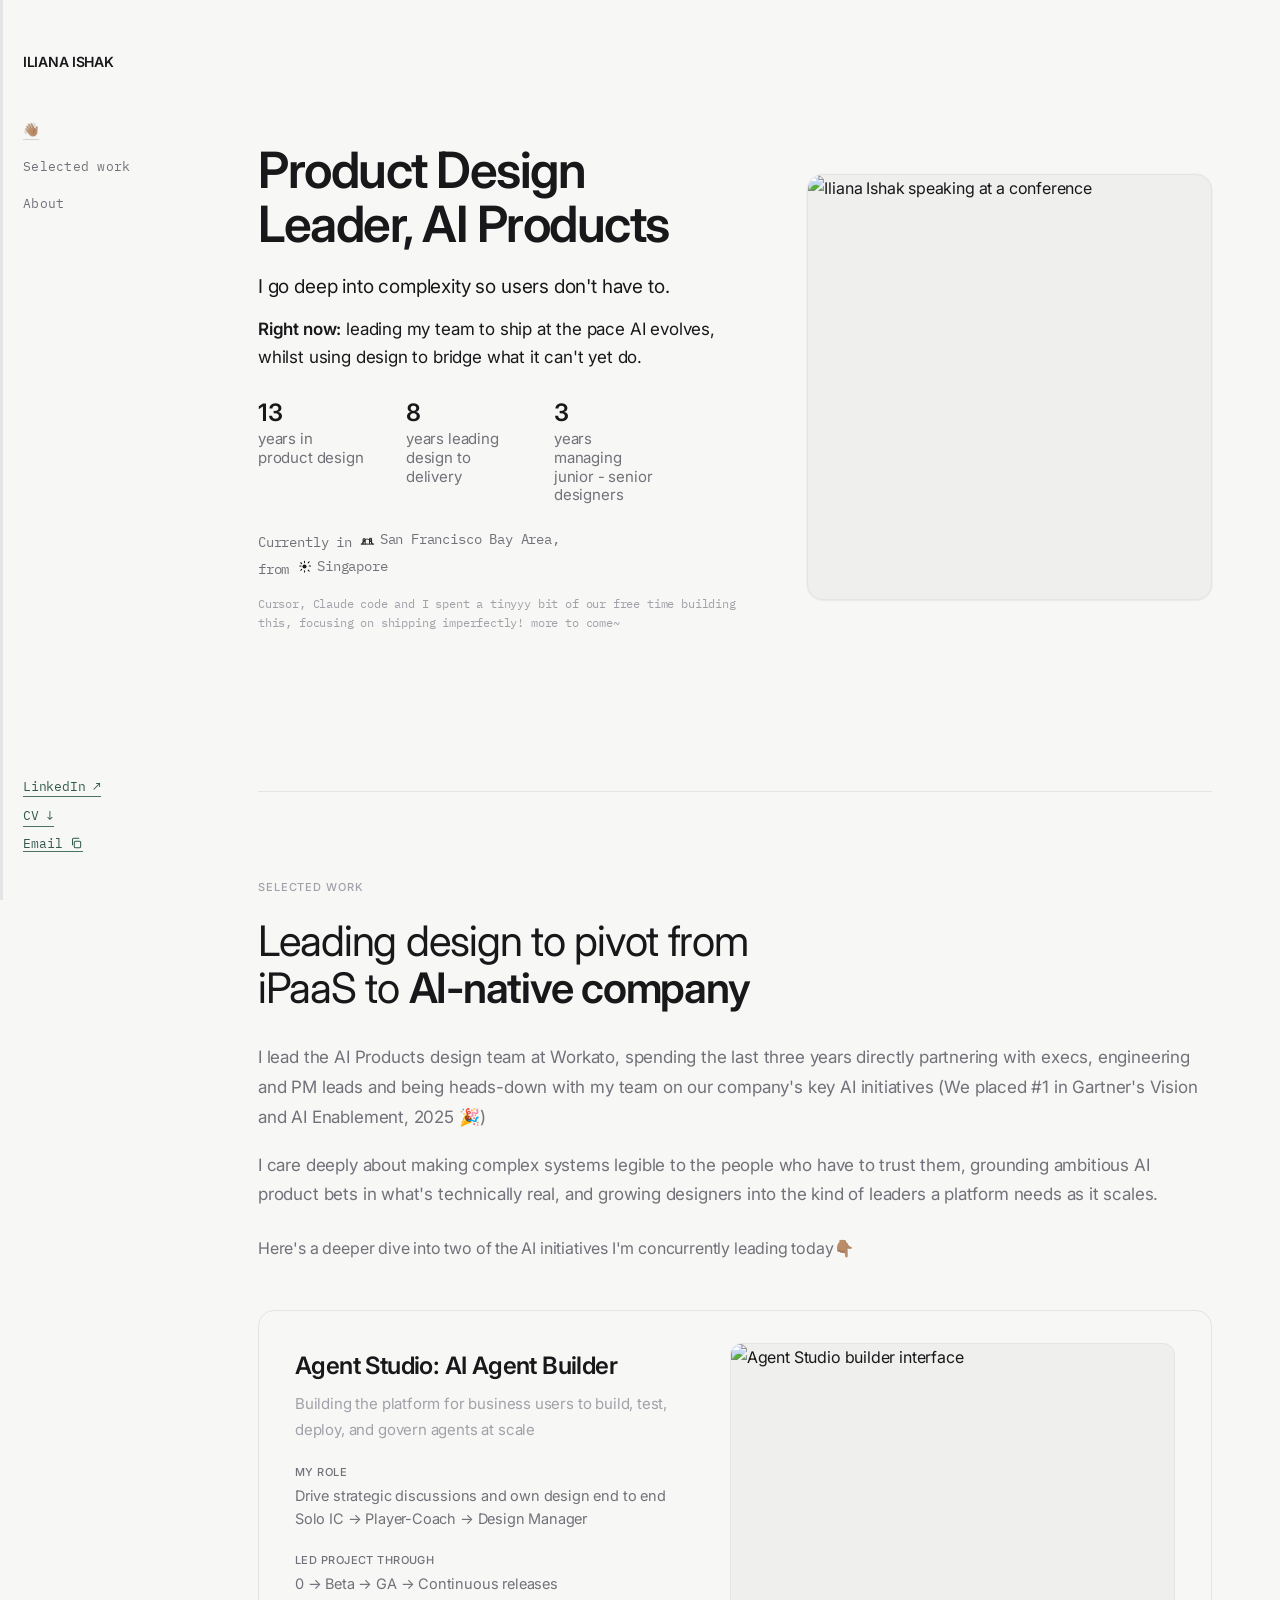
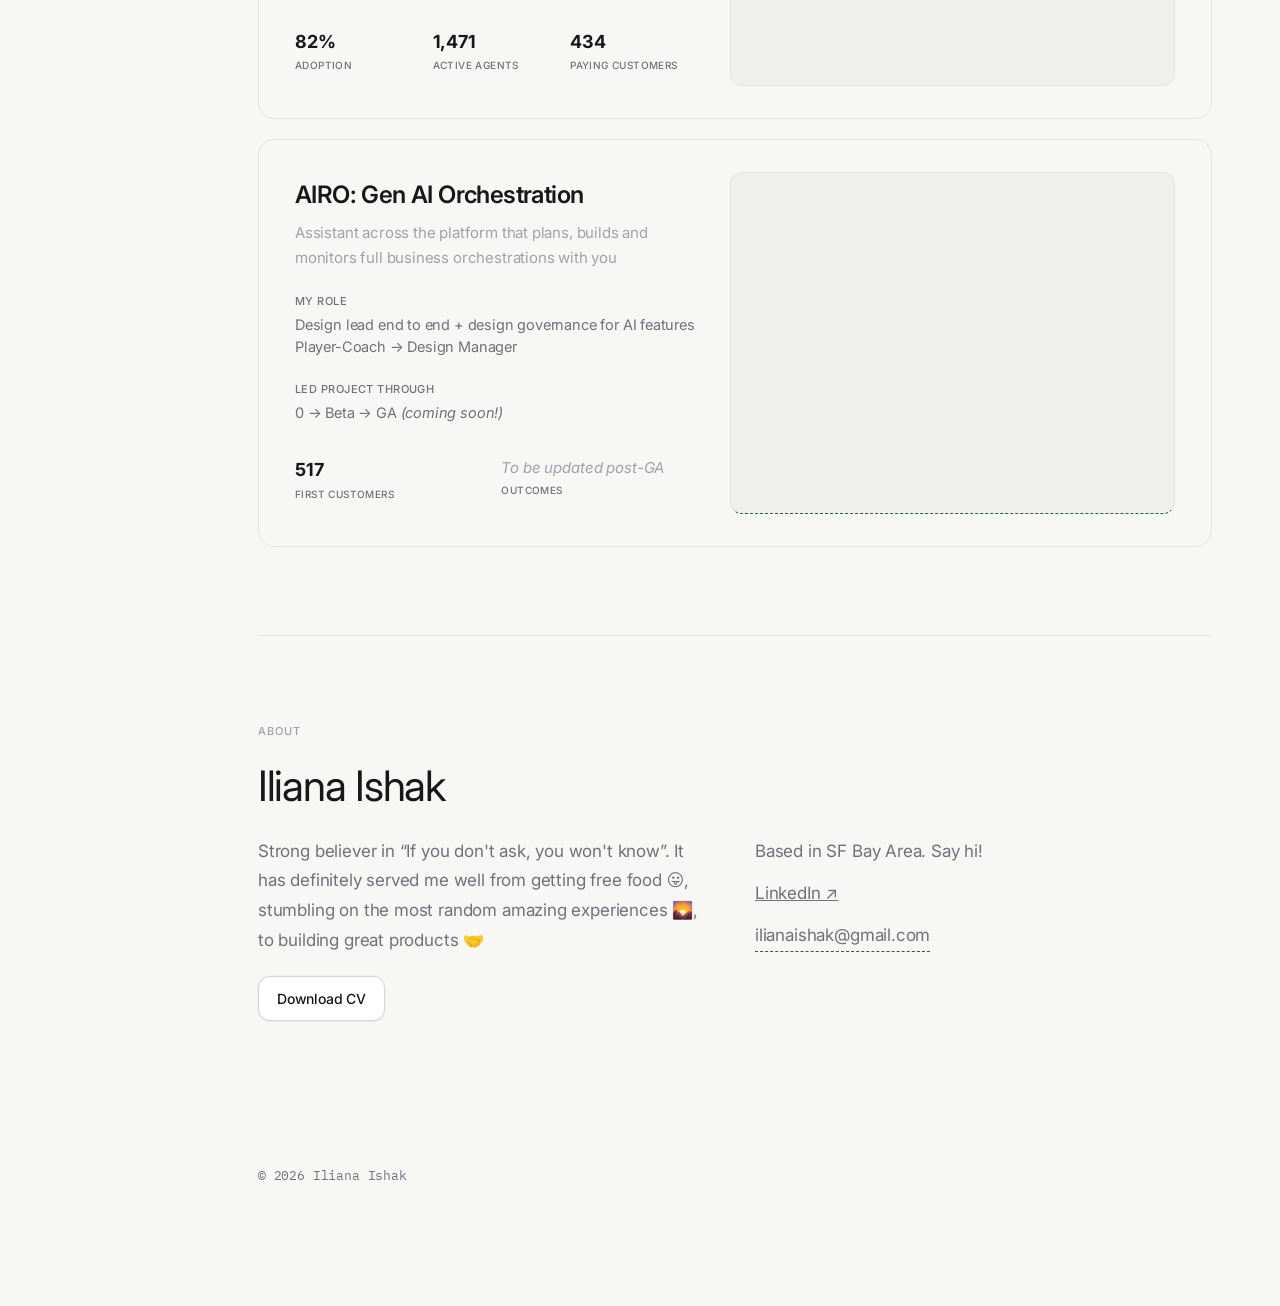
==== commit 105e695e: "moved cursor claude code line up" ====
--- a/index.html
+++ b/index.html
@@ -320,6 +320,14 @@
   .hero-location .loc-chip:hover .loc-icon--sun{
     transform:rotate(22deg) scale(1.1);
   }
+  .hero .about-note{
+    margin-top:14px;
+    max-width:none;
+    width:100%;
+    font-size:12px;
+    color:#A1A1AA;
+    line-height:1.55;
+  }
   @media (prefers-reduced-motion: reduce){
     .hero-location .loc-icon{ transition:none; }
     .side-nav .nav-copy-email .copy-icon{ transition:none; }
@@ -560,8 +568,6 @@
   @media (max-width:700px){ .about-layout{ grid-template-columns:1fr; } }
 
   .about-bio{ font-size:17px; font-weight:400; color:var(--ink-soft); line-height:1.75; }
-  .about-bio p + p{ margin-top:0; }
-  .about-bio p + .about-note{ margin-top:14px; }
 
   .about-note{
     font-family:var(--mono);
@@ -697,6 +703,7 @@
             </span>
           </span>
         </p>
+        <p class="about-note">Cursor, Claude code and I spent a tinyyy bit of our free time building this, focusing on shipping imperfectly! more to come~</p>
       </div>
       <div class="hero-image">
         <img src="images/figma/hero-speaking.jpg" alt="Iliana Ishak speaking at a conference">
@@ -772,7 +779,6 @@
       <div>
         <div class="about-bio">
           <p>Strong believer in “If you don't ask, you won't know”. It has definitely served me well from getting free food 😛, stumbling on the most random amazing experiences 🌄, to building great products 🤝</p>
-          <p class="about-note">Cursor, Claude code and I spent a tinyyy bit of our free time building this, focusing on shipping imperfectly! more to come~</p>
         </div>
         <a class="btn" href="REPLACE-WITH-CV-LINK.pdf">Download CV</a>
       </div>
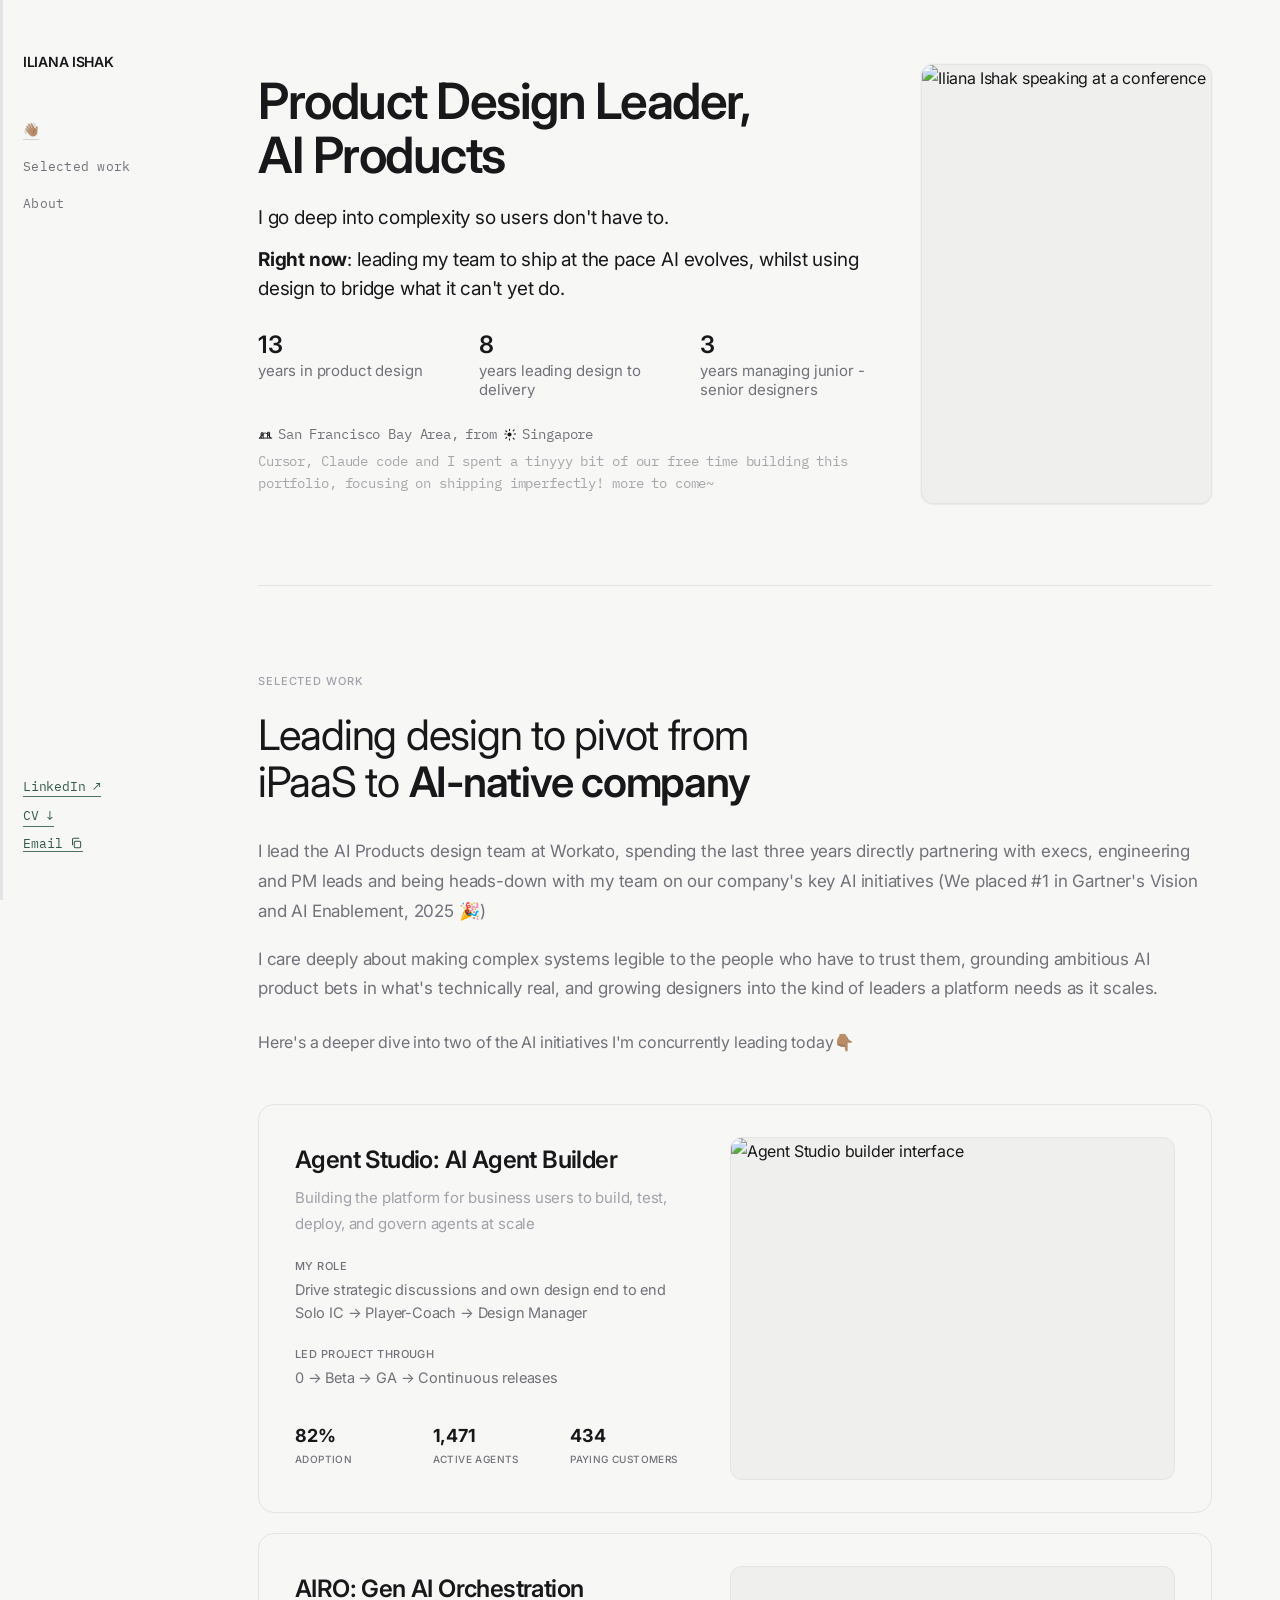
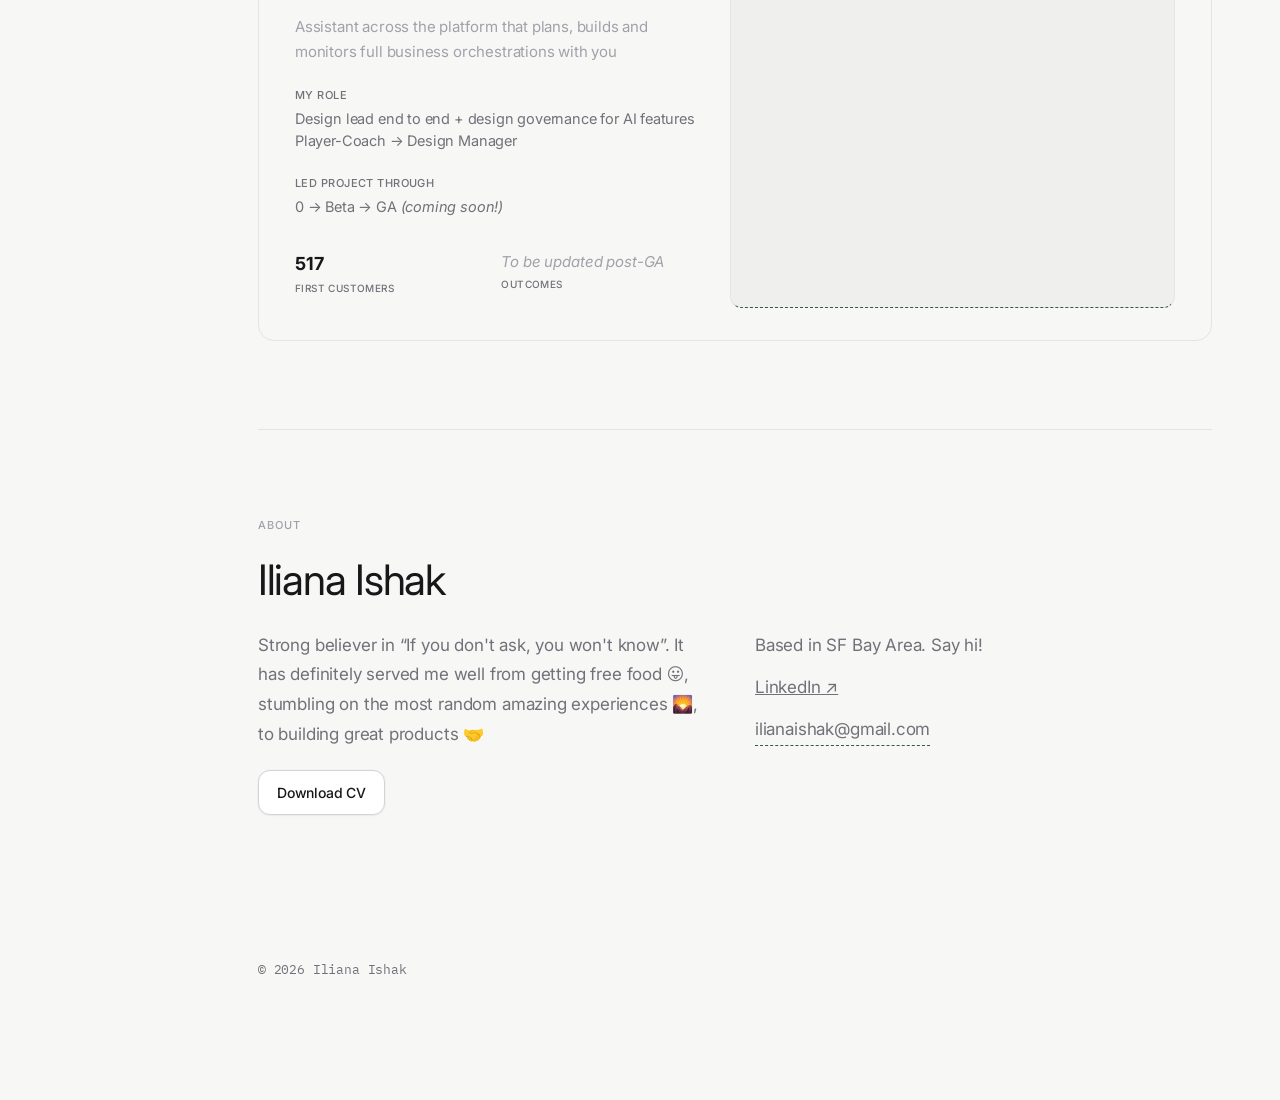
==== commit e6f42753: "enough for 28 jul" ====
--- a/index.html
+++ b/index.html
@@ -216,27 +216,34 @@
     box-shadow:var(--shadow-frame);
   }
 
-  /* Hero */
+  /* Hero — Figma node 24:1246 */
+  section.hero{
+    padding-top:64px;
+    padding-bottom:81px;
+  }
   .hero{
-    min-height:min(88vh, 900px);
-    display:flex; flex-direction:column; justify-content:center;
-    padding-top:64px; padding-bottom:80px;
+    min-height:0;
+    display:flex;
+    flex-direction:column;
+    justify-content:flex-start;
+    padding:0;
   }
   .hero-grid{
-    display:grid;
-    grid-template-columns:minmax(0, 1.2fr) minmax(0, 1fr);
-    gap:64px;
+    display:flex;
     align-items:center;
+    gap:40px;
+  }
+  .hero-content{
+    flex:1 1 0;
+    min-width:0;
+    max-width:none;
+    padding-top:0;
   }
   @media (max-width:900px){
-    .hero{
-      min-height:0;
-      padding-top:40px;
-      padding-bottom:56px;
-    }
     .hero-grid{
-      grid-template-columns:1fr;
-      gap:32px;
+      flex-direction:column;
+      align-items:stretch;
+      gap:28px;
     }
     .hero-grid .hero-image{ order:-1; }
     .hero-grid .hero-content{ order:1; }
@@ -247,33 +254,43 @@
     font-weight:600;
     line-height:1.08;
     letter-spacing:-0.03em;
+    max-width:none;
   }
   .hero .role-lead{
     margin-top:22px;
     font-size:19px;
     font-weight:400;
     color:var(--ink);
-    max-width:36ch;
     line-height:1.5;
+    letter-spacing:-0.01em;
   }
   .hero .role-body{
     margin-top:14px;
-    font-size:17px;
+    font-size:19px;
     font-weight:400;
     color:var(--ink);
-    max-width:46ch;
-    line-height:1.65;
+    line-height:1.5;
+    letter-spacing:-0.01em;
     text-wrap:pretty;
   }
-  .hero .role-body strong{ font-weight:600; }
+  .hero .role-body strong{ font-weight:700; }
 
   .hero-stats{
     display:flex;
     flex-wrap:wrap;
     gap:40px;
     margin-top:28px;
-  }
-  @media (max-width:520px){ .hero-stats{ flex-direction:column; gap:16px; } }
+    align-items:flex-start;
+    max-width:100%;
+  }
+  .hero-stats > div{
+    flex:1 1 0;
+    min-width:120px;
+  }
+  @media (max-width:520px){
+    .hero-stats{ flex-direction:column; gap:16px; }
+    .hero-stats > div{ flex:none; }
+  }
   .hero-stats .num{
     font-family:var(--display);
     font-size:24px;
@@ -286,20 +303,29 @@
     font-size:15px;
     color:var(--ink-soft);
     margin-top:2px;
-    max-width:12ch;
+    max-width:none;
     line-height:1.25;
-  }
-
+    letter-spacing:-0.01em;
+  }
+
+  .hero-meta-footer{
+    margin-top:24px;
+    display:flex;
+    flex-direction:column;
+    gap:6px;
+    align-items:flex-start;
+  }
   .hero-location{
-    margin-top:24px;
+    display:flex;
+    flex-wrap:wrap;
+    align-items:center;
+    gap:6px;
     font-family:var(--mono);
     font-size:13.5px;
     color:var(--ink-soft);
     line-height:1.6;
-    max-width:42ch;
-  }
-  .hero-location .loc-line{ display:block; }
-  .hero-location .loc-line + .loc-line{ margin-top:2px; }
+    letter-spacing:-0.01em;
+  }
   .hero-location .loc-chip{
     display:inline-flex;
     align-items:center;
@@ -321,12 +347,14 @@
     transform:rotate(22deg) scale(1.1);
   }
   .hero .about-note{
-    margin-top:14px;
+    margin:0;
     max-width:none;
     width:100%;
-    font-size:12px;
-    color:#A1A1AA;
-    line-height:1.55;
+    font-family:var(--mono);
+    font-size:13.5px;
+    color:rgba(113,113,122,.6);
+    line-height:1.6;
+    letter-spacing:-0.01em;
   }
   @media (prefers-reduced-motion: reduce){
     .hero-location .loc-icon{ transition:none; }
@@ -336,8 +364,10 @@
   }
 
   .hero-image{
-    height:426px;
-    border-radius:var(--frame-radius);
+    flex:0 0 291px;
+    width:291px;
+    height:440px;
+    border-radius:12px;
     background:var(--paper-2);
     border:1px solid var(--line);
     box-shadow:var(--shadow-frame);
@@ -347,27 +377,26 @@
     width:100%;
     height:100%;
     object-fit:cover;
-    object-position:center 22%;
+    object-position:76% 28%;
     display:block;
   }
   @media (max-width:900px){
     .hero-image{
+      flex:0 0 auto;
+      width:100%;
+      max-width:400px;
       height:auto;
-      aspect-ratio:16 / 11;
-      max-height:min(380px, 52vw);
+      aspect-ratio:291 / 440;
+      margin:0 auto;
     }
     .hero-image img{
-      object-position:center 18%;
+      object-position:76% 28%;
     }
   }
   @media (max-width:520px){
     .hero-image{
-      aspect-ratio:4 / 3;
-      max-height:none;
+      max-width:none;
       border-radius:var(--radius);
-    }
-    .hero-image img{
-      object-position:center 15%;
     }
   }
 
@@ -670,9 +699,9 @@
   <section class="hero" id="top">
     <div class="hero-grid">
       <div class="hero-content">
-        <h1>Product Design Leader, AI Products</h1>
+        <h1>Product Design Leader,<br>AI Products</h1>
         <p class="role-lead">I go deep into complexity so users don't have to.</p>
-        <p class="role-body"><strong>Right now:</strong> leading my team to ship at the pace AI evolves, whilst using design to bridge what it can't yet do.</p>
+        <p class="role-body"><strong>Right now</strong>: leading my team to ship at the pace AI evolves, whilst using design to bridge what it can't yet do.</p>
 
         <div class="hero-stats">
           <div>
@@ -689,21 +718,20 @@
           </div>
         </div>
 
-        <p class="hero-location">
-          <span class="loc-line">Currently in
+        <div class="hero-meta-footer">
+          <p class="hero-location">
             <span class="loc-chip">
               <svg class="loc-icon loc-icon--bridge" viewBox="0 0 24 24" aria-hidden="true" fill="none" stroke="currentColor" stroke-width="1.5" stroke-linecap="round" stroke-linejoin="round"><path d="M2 17.75h20"/><path d="M5 17.75V9.25h3.25V17.75"/><path d="M6.15 11.5h1.35M6.15 13.75h1.35"/><path d="M15.25 16.75V8.5h3.25v8.25"/><path d="M16.4 11h1.35M16.4 13.25h1.35"/><path d="M2.75 17.75c3.6-6.2 6.85-8 8.75-8s5.15 1.8 8.75 8"/></svg>
               San Francisco Bay Area,
             </span>
-          </span>
-          <span class="loc-line">from
+            from
             <span class="loc-chip">
               <svg class="loc-icon loc-icon--sun" viewBox="0 0 24 24" aria-hidden="true"><circle cx="12" cy="12" r="3.25" fill="currentColor"/><path fill="currentColor" d="M12 2.75a.85.85 0 0 1 .85.85v2.15a.85.85 0 1 1-1.7 0V3.6A.85.85 0 0 1 12 2.75zm0 15.1a.85.85 0 0 1 .85.85v2.15a.85.85 0 1 1-1.7 0v-2.15a.85.85 0 0 1 .85-.85zM3.6 11.15a.85.85 0 0 1 .85-.85h2.15a.85.85 0 1 1 0 1.7H4.45a.85.85 0 0 1-.85-.85zm15.1 0a.85.85 0 0 1 .85-.85h2.15a.85.85 0 1 1 0 1.7h-2.15a.85.85 0 0 1-.85-.85zM5.39 5.39a.85.85 0 0 1 1.2 0l1.52 1.52a.85.85 0 1 1-1.2 1.2L5.4 6.6a.85.85 0 0 1 0-1.2zm11.9 11.9a.85.85 0 0 1 1.2 0l1.52 1.52a.85.85 0 1 1-1.2 1.2l-1.52-1.52a.85.85 0 0 1 0-1.2zM5.39 18.61a.85.85 0 0 1 0-1.2l1.52-1.52a.85.85 0 1 1 1.2 1.2l-1.52 1.52a.85.85 0 0 1-1.2 0zm11.9-11.9a.85.85 0 0 1 0-1.2l1.52-1.52a.85.85 0 1 1 1.2 1.2l-1.52 1.52a.85.85 0 0 1-1.2 0z"/></svg>
               Singapore
             </span>
-          </span>
-        </p>
-        <p class="about-note">Cursor, Claude code and I spent a tinyyy bit of our free time building this, focusing on shipping imperfectly! more to come~</p>
+          </p>
+          <p class="about-note">Cursor, Claude code and I spent a tinyyy bit of our free time building this portfolio, focusing on shipping imperfectly! more to come~</p>
+        </div>
       </div>
       <div class="hero-image">
         <img src="images/figma/hero-speaking.jpg" alt="Iliana Ishak speaking at a conference">
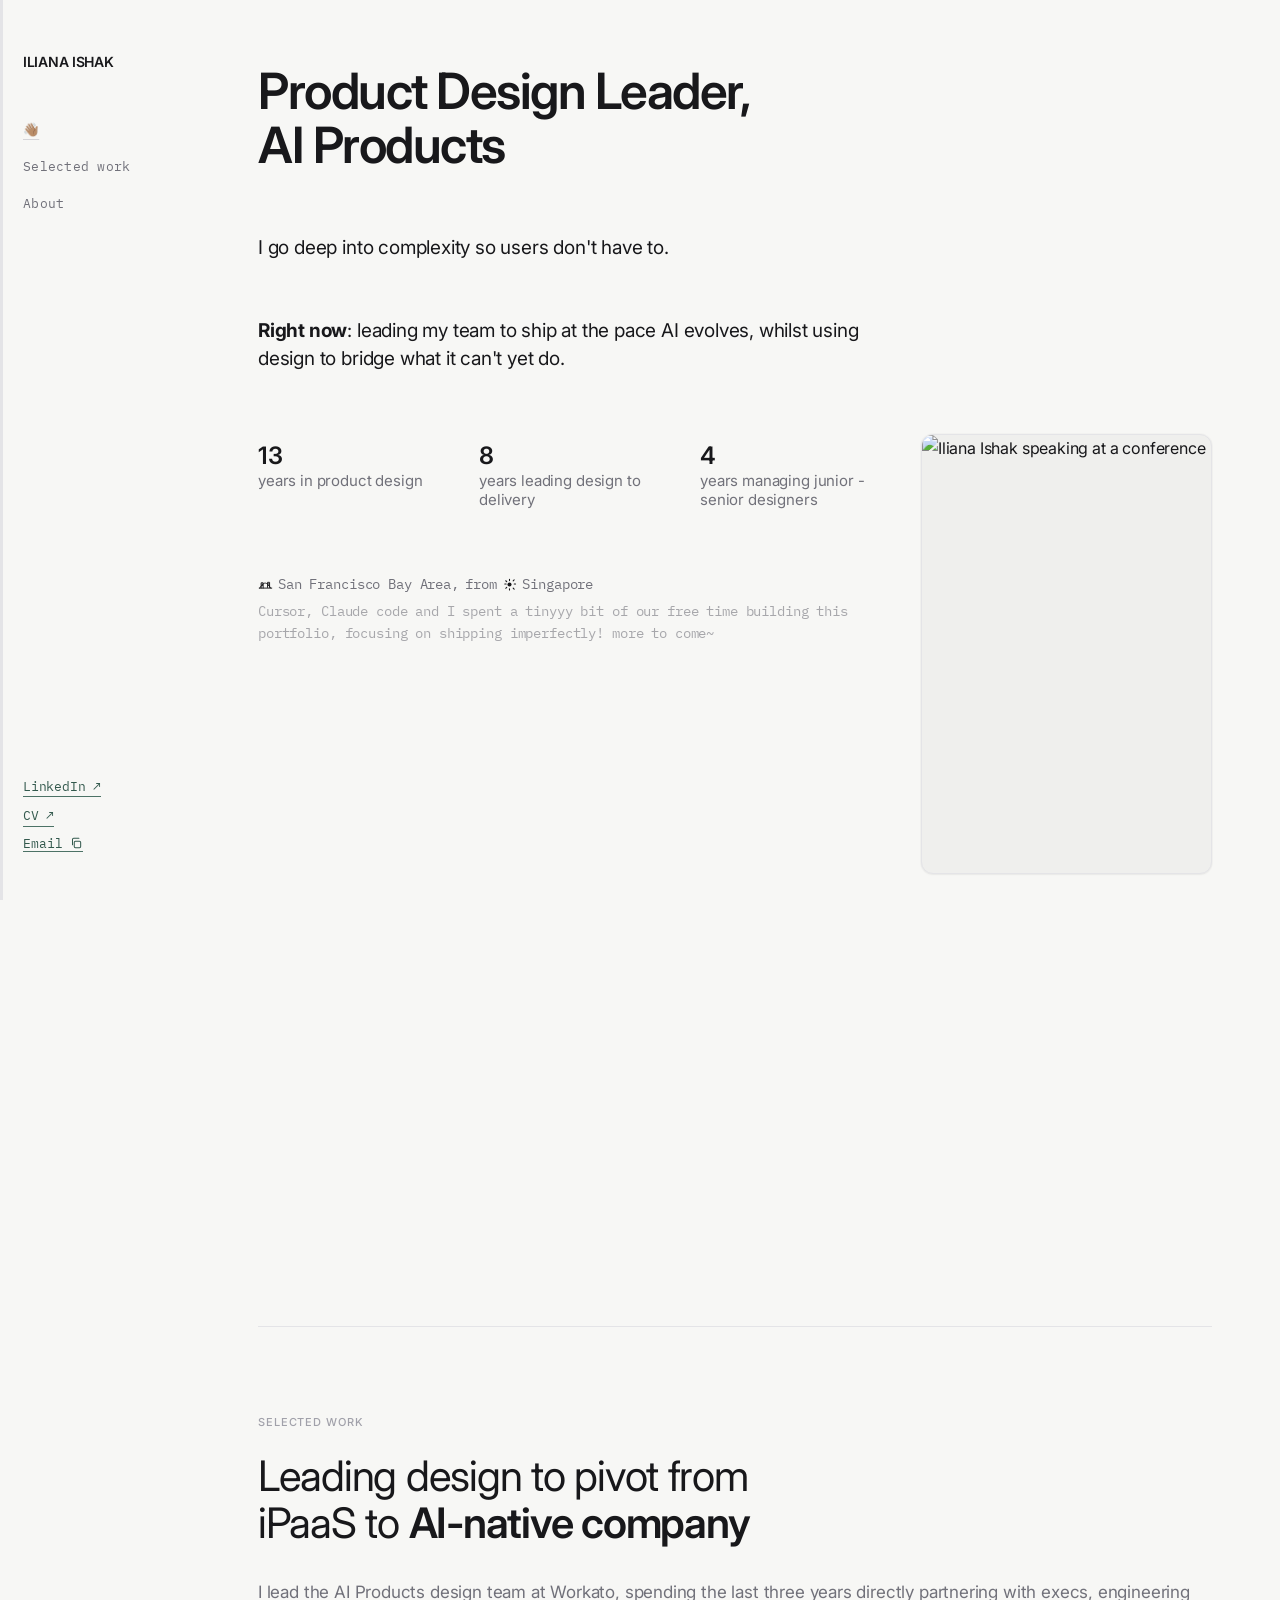
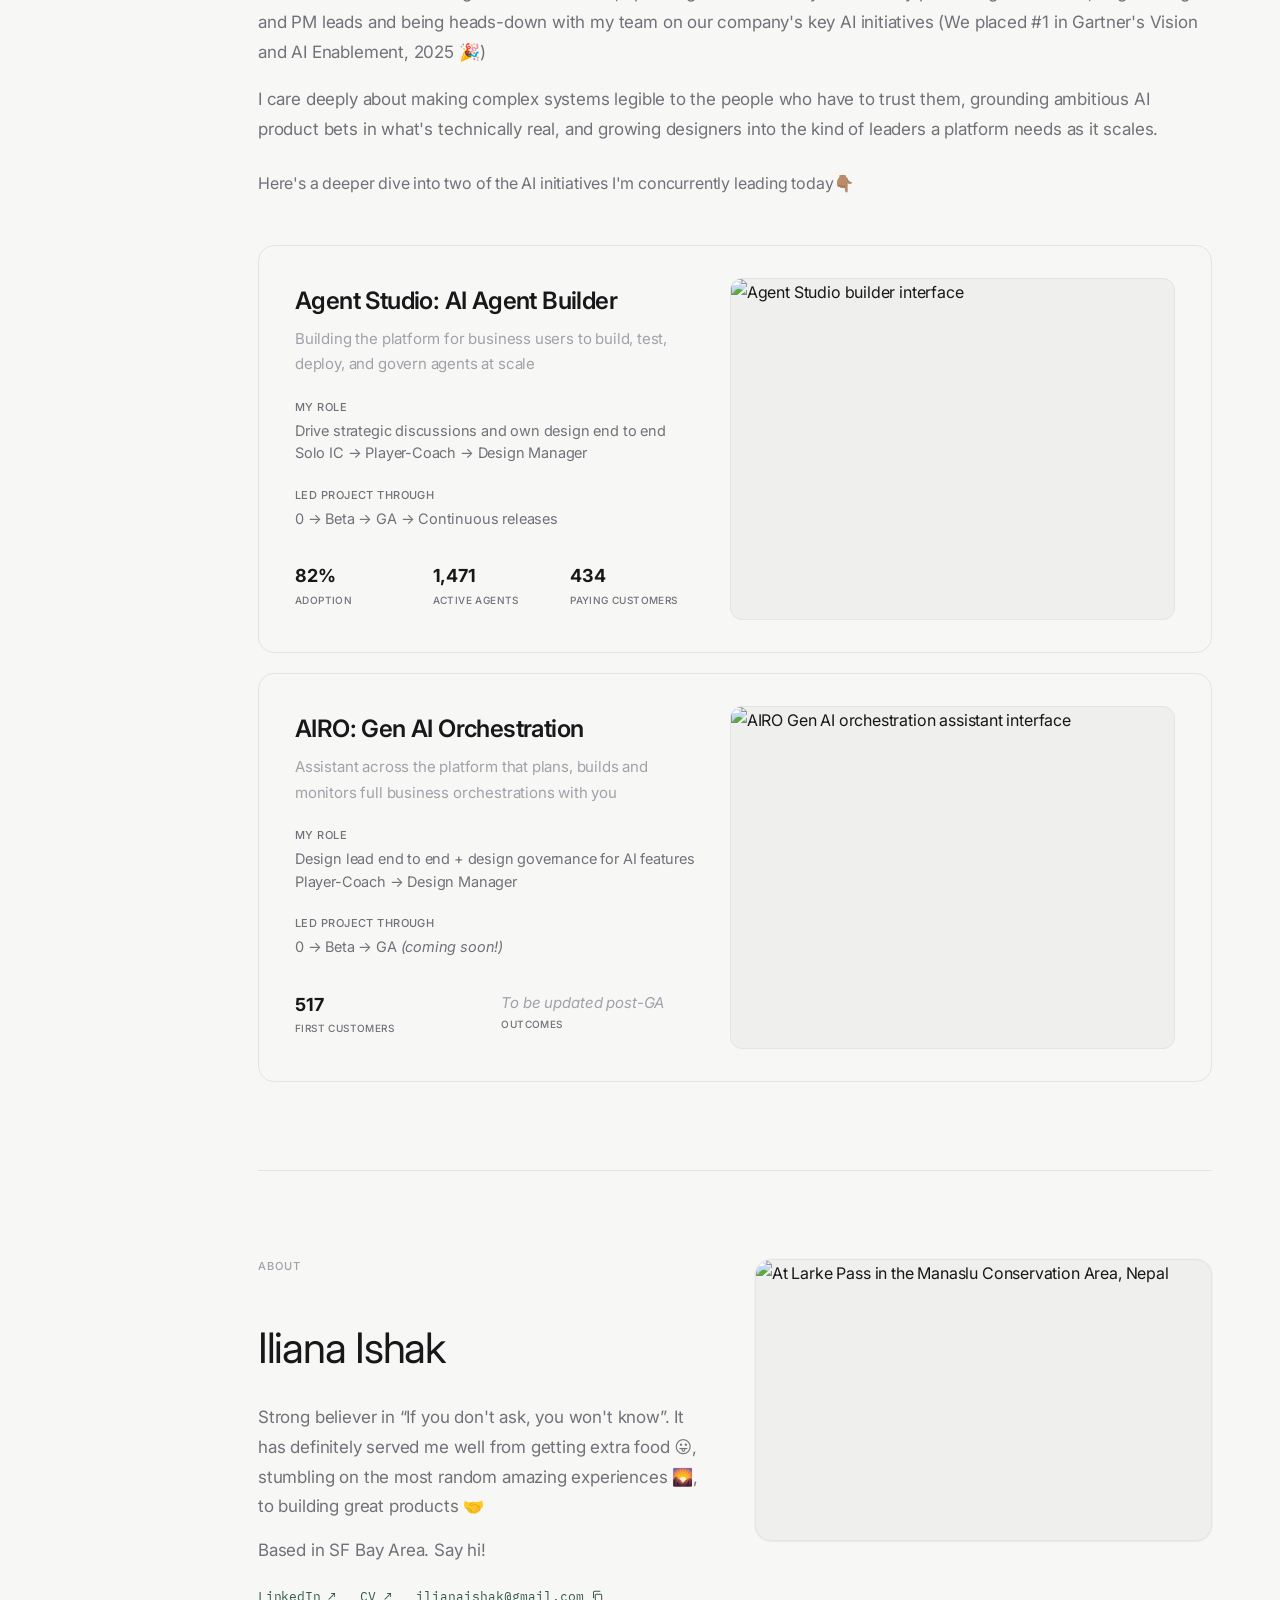
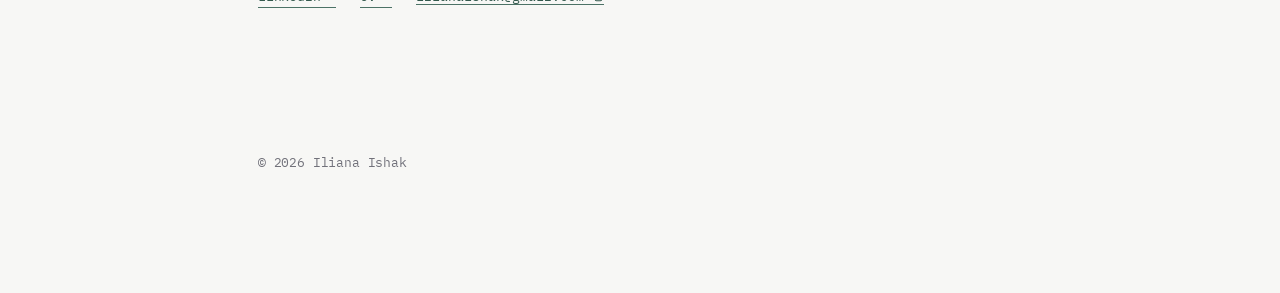
==== commit 14ebd1ff: "failed attempt to fix responsiveness" ====
--- a/index.html
+++ b/index.html
@@ -107,6 +107,38 @@
   }
   .side-nav .nav-copy-email:hover .copy-icon{ transform:scale(1.12); }
   .side-nav .nav-copy-email.copied{ border-color:var(--teal); }
+  .copy-trigger .copy-icon-slot{
+    position:relative;
+    width:14px;
+    height:14px;
+    flex-shrink:0;
+    display:inline-flex;
+  }
+  .copy-trigger .copy-icon,
+  .copy-trigger .check-icon{
+    width:14px;
+    height:14px;
+    flex-shrink:0;
+    stroke:currentColor;
+    transition:opacity .22s ease, transform .28s cubic-bezier(.34,1.4,.64,1);
+  }
+  .copy-trigger .copy-icon-slot .copy-icon,
+  .copy-trigger .copy-icon-slot .check-icon{
+    position:absolute;
+    inset:0;
+  }
+  .copy-trigger .check-icon{
+    opacity:0;
+    transform:scale(.45);
+  }
+  .copy-trigger.copied .copy-icon{
+    opacity:0;
+    transform:scale(.45);
+  }
+  .copy-trigger.copied .check-icon{
+    opacity:1;
+    transform:scale(1);
+  }
   @media (max-width:900px){ .side-nav{display:none;} }
 
   .mobile-nav{ display:none; }
@@ -139,7 +171,7 @@
       font-family:var(--mono); font-size:16px; text-align:left;
       color:var(--teal); background:none; border:none;
       border-bottom:1px solid var(--line); padding-bottom:12px; cursor:pointer;
-      display:flex; align-items:center;
+      display:flex; align-items:center; gap:6px;
     }
     body{ padding-top:56px; }
     section{ scroll-margin-top:70px; }
@@ -239,14 +271,31 @@
     max-width:none;
     padding-top:0;
   }
+  @media (min-width:901px){
+    .hero-grid{
+      display:grid;
+      grid-template-columns:1fr 291px;
+      gap:40px;
+      align-items:center;
+    }
+    .hero-content{ display:contents; }
+    .hero-content > :not(.hero-image){ grid-column:1; }
+    .hero-image{
+      grid-column:2;
+      grid-row:1 / span 20;
+      align-self:center;
+    }
+  }
   @media (max-width:900px){
     .hero-grid{
       flex-direction:column;
       align-items:stretch;
-      gap:28px;
-    }
-    .hero-grid .hero-image{ order:-1; }
-    .hero-grid .hero-content{ order:1; }
+      gap:0;
+    }
+    .hero-content{
+      display:flex;
+      flex-direction:column;
+    }
   }
 
   .hero h1{
@@ -383,20 +432,17 @@
   @media (max-width:900px){
     .hero-image{
       flex:0 0 auto;
-      width:100%;
-      max-width:400px;
+      width:calc(100% + 48px);
+      max-width:none;
+      margin:24px 0 24px -24px;
       height:auto;
-      aspect-ratio:291 / 440;
-      margin:0 auto;
+      aspect-ratio:16 / 10;
+      border-radius:0;
+      border-left:none;
+      border-right:none;
     }
     .hero-image img{
       object-position:76% 28%;
-    }
-  }
-  @media (max-width:520px){
-    .hero-image{
-      max-width:none;
-      border-radius:var(--radius);
     }
   }
 
@@ -416,13 +462,11 @@
   }
   .project-visual{ grid-area:visual; }
   .project-copy{ grid-area:copy; }
-  @media (max-width:559px){
+  @media (max-width:900px){
     .project-row{
       grid-template-columns:1fr;
       grid-template-areas:"visual" "copy";
     }
-  }
-  @media (max-width:900px){
     .project-list > a.project-row--link,
     .project-list > article.project-row--static{
       padding:22px 20px;
@@ -488,10 +532,9 @@
   a.project-row--link:hover .project-visual img{
     transform:scale(1.025);
   }
-  .project-visual.airo{
-    background:var(--paper-2);
-    border-bottom:1px dashed var(--teal);
-    min-height:320px;
+  .project-visual.airo img{
+    object-fit:contain;
+    object-position:center center;
   }
 
   .project-copy{ display:flex; flex-direction:column; gap:10px; padding-top:8px; }
@@ -587,16 +630,105 @@
 
   /* About */
   .about .section-headline{ max-width:none; margin-bottom:0; }
-  .about-layout{
+  .about-grid{
     display:grid;
     grid-template-columns:1fr 1fr;
-    gap:40px;
-    margin-top:28px;
+    gap:28px 40px;
     align-items:start;
   }
-  @media (max-width:700px){ .about-layout{ grid-template-columns:1fr; } }
+  .about-eyebrow{ grid-column:1; grid-row:1; }
+  .about-headline{
+    grid-column:1;
+    grid-row:2;
+    margin-top:22px;
+    margin-bottom:0;
+  }
+  .about-main{ grid-column:1; grid-row:3; margin-top:4px; }
+  .about-photo{
+    grid-column:2;
+    grid-row:1 / span 3;
+    align-self:start;
+    border-radius:var(--frame-radius);
+    overflow:hidden;
+    border:1px solid var(--line);
+    box-shadow:var(--shadow-frame);
+    background:var(--paper-2);
+  }
+  @media (max-width:700px){
+    .about-grid{
+      grid-template-columns:1fr;
+      gap:28px;
+    }
+    .about-eyebrow,
+    .about-headline,
+    .about-main,
+    .about-photo{
+      grid-column:1;
+      grid-row:auto;
+    }
+    .about-photo{
+      width:calc(100% + 48px);
+      margin-left:-24px;
+      border-radius:0;
+      border-left:none;
+      border-right:none;
+    }
+  }
 
   .about-bio{ font-size:17px; font-weight:400; color:var(--ink-soft); line-height:1.75; }
+  .about-bio .about-location-line{
+    margin-top:14px;
+    color:var(--ink-soft);
+  }
+
+  .about-contact{
+    display:flex;
+    flex-wrap:nowrap;
+    align-items:center;
+    gap:16px 24px;
+    margin-top:20px;
+  }
+  @media (max-width:520px){ .about-contact{ flex-wrap:wrap; } }
+  .about-contact a,
+  .about-contact .about-copy-email{
+    font-family:var(--mono);
+    font-size:12.5px;
+    color:var(--teal);
+    text-decoration:none;
+    border-bottom:1px solid var(--teal-soft);
+    width:fit-content;
+  }
+  .about-contact a:hover,
+  .about-contact .about-copy-email:hover{ color:var(--ink); border-color:var(--ink); }
+  .about-contact .about-copy-email{
+    background:none;
+    border:none;
+    border-bottom:1px solid var(--teal-soft);
+    padding:0;
+    cursor:pointer;
+    display:inline-flex;
+    align-items:center;
+    gap:6px;
+  }
+  .about-contact .about-copy-email.copied{ border-color:var(--teal); color:var(--ink); }
+  .about-contact .about-copy-email .copy-icon{
+    width:14px;
+    height:14px;
+    flex-shrink:0;
+    stroke:currentColor;
+  }
+
+  .about-photo img{
+    width:100%;
+    height:100%;
+    min-height:280px;
+    object-fit:cover;
+    object-position:center 35%;
+    display:block;
+  }
+  @media (max-width:700px){
+    .about-photo img{ min-height:200px; max-height:260px; }
+  }
 
   .about-note{
     font-family:var(--mono);
@@ -607,35 +739,6 @@
     max-width:none;
   }
 
-  .about-side{ font-size:17px; font-weight:400; color:var(--ink-soft); line-height:1.75; }
-
-  .btn{
-    display:inline-block;
-    margin-top:20px;
-    font-family:var(--body);
-    font-size:14px;
-    font-weight:500;
-    text-decoration:none;
-    color:var(--ink);
-    background:var(--surface);
-    padding:10px 18px;
-    border-radius:var(--radius);
-    border:1px solid var(--line-strong);
-    box-shadow:var(--shadow-frame);
-    transition:background .15s ease, border-color .15s ease;
-  }
-  .btn:hover{ background:var(--paper-2); border-color:var(--line); }
-
-  .about-side .about-side-link{ margin-top:13px; }
-  .about-side .linkedin{ text-decoration:underline; color:var(--ink-soft); }
-  .about-side .email{
-    display:inline-block;
-    margin-top:12px;
-    color:var(--ink-soft);
-    text-decoration:none;
-    border-bottom:1px dashed var(--teal);
-  }
-
   footer{
     padding:56px 0 24px;
     font-family:var(--mono);
@@ -646,6 +749,8 @@
   @media (prefers-reduced-motion: reduce){
     html{ scroll-behavior:auto; }
     .rail-fill{ transition:none; }
+    .copy-trigger .copy-icon,
+    .copy-trigger .check-icon{ transition:none; }
   }
 </style>
 </head>
@@ -662,13 +767,18 @@
   <a href="#selected-work" onclick="closeMenu()">Selected work</a>
   <a href="#about" onclick="closeMenu()">About</a>
   <a href="https://www.linkedin.com/in/ilianaishak" target="_blank" rel="noopener noreferrer" class="ext">LinkedIn ↗</a>
-  <a href="REPLACE-WITH-CV-LINK.pdf" class="ext">CV ↓</a>
-  <button type="button" class="mobile-copy-email ext" onclick="copyEmail(this); closeMenu();" aria-label="Copy email address">
-    Email
-    <svg class="copy-icon" viewBox="0 0 24 24" fill="none" stroke="currentColor" stroke-width="1.75" stroke-linecap="round" stroke-linejoin="round" aria-hidden="true" style="width:14px;height:14px;vertical-align:-2px;margin-left:6px;">
-      <rect x="9" y="9" width="11" height="11" rx="2"/>
-      <path d="M6 15V6a2 2 0 0 1 2-2h9"/>
-    </svg>
+  <a href="IlianaIshak_CV2026.pdf" class="ext cv-link" target="_blank" rel="noopener noreferrer">CV ↗</a>
+  <button type="button" class="mobile-copy-email ext copy-trigger" onclick="copyEmail(this); closeMenu();" aria-label="Copy email address">
+    <span class="copy-label">Email</span>
+    <span class="copy-icon-slot" aria-hidden="true">
+      <svg class="copy-icon" viewBox="0 0 24 24" fill="none" stroke="currentColor" stroke-width="1.75" stroke-linecap="round" stroke-linejoin="round">
+        <rect x="9" y="9" width="11" height="11" rx="2"/>
+        <path d="M6 15V6a2 2 0 0 1 2-2h9"/>
+      </svg>
+      <svg class="check-icon" viewBox="0 0 24 24" fill="none" stroke="currentColor" stroke-width="2" stroke-linecap="round" stroke-linejoin="round">
+        <path d="M20 6L9 17l-5-5"/>
+      </svg>
+    </span>
   </button>
 </div>
 
@@ -683,13 +793,18 @@
   </div>
   <div class="nav-external">
     <a href="https://www.linkedin.com/in/ilianaishak" target="_blank" rel="noopener noreferrer">LinkedIn ↗</a>
-    <a href="REPLACE-WITH-CV-LINK.pdf">CV ↓</a>
-    <button type="button" class="nav-copy-email" onclick="copyEmail(this)" aria-label="Copy email address">
-      Email
-      <svg class="copy-icon" viewBox="0 0 24 24" fill="none" stroke="currentColor" stroke-width="1.75" stroke-linecap="round" stroke-linejoin="round" aria-hidden="true">
-        <rect x="9" y="9" width="11" height="11" rx="2"/>
-        <path d="M6 15V6a2 2 0 0 1 2-2h9"/>
-      </svg>
+    <a href="IlianaIshak_CV2026.pdf" class="cv-link" target="_blank" rel="noopener noreferrer">CV ↗</a>
+    <button type="button" class="nav-copy-email copy-trigger" onclick="copyEmail(this)" aria-label="Copy email address">
+      <span class="copy-label">Email</span>
+      <span class="copy-icon-slot" aria-hidden="true">
+        <svg class="copy-icon" viewBox="0 0 24 24" fill="none" stroke="currentColor" stroke-width="1.75" stroke-linecap="round" stroke-linejoin="round">
+          <rect x="9" y="9" width="11" height="11" rx="2"/>
+          <path d="M6 15V6a2 2 0 0 1 2-2h9"/>
+        </svg>
+        <svg class="check-icon" viewBox="0 0 24 24" fill="none" stroke="currentColor" stroke-width="2" stroke-linecap="round" stroke-linejoin="round">
+          <path d="M20 6L9 17l-5-5"/>
+        </svg>
+      </span>
     </button>
   </div>
 </nav>
@@ -713,9 +828,13 @@
             <div class="lbl">years leading design to delivery</div>
           </div>
           <div>
-            <div class="num">3</div>
+            <div class="num">4</div>
             <div class="lbl">years managing junior - senior designers</div>
           </div>
+        </div>
+
+        <div class="hero-image">
+          <img src="images/figma/hero-speaking.jpg" alt="Iliana Ishak speaking at a conference">
         </div>
 
         <div class="hero-meta-footer">
@@ -732,9 +851,6 @@
           </p>
           <p class="about-note">Cursor, Claude code and I spent a tinyyy bit of our free time building this portfolio, focusing on shipping imperfectly! more to come~</p>
         </div>
-      </div>
-      <div class="hero-image">
-        <img src="images/figma/hero-speaking.jpg" alt="Iliana Ishak speaking at a conference">
       </div>
     </div>
   </section>
@@ -777,7 +893,7 @@
         </div>
       </a>
 
-      <article class="project-row project-row--static">
+      <a href="case-study-airo.html" class="project-row project-row--link" aria-label="AIRO — view case study">
         <div class="project-copy">
           <h3 class="project-title">AIRO: Gen AI Orchestration</h3>
           <p class="project-sub">Assistant across the platform that plans, builds and monitors full business orchestrations with you</p>
@@ -795,27 +911,41 @@
             <div><div class="num num--muted">To be updated post-GA</div><div class="lbl">Outcomes</div></div>
           </div>
         </div>
-        <div class="project-visual airo" aria-label="AIRO key screen placeholder"></div>
-      </article>
+        <div class="project-visual airo">
+          <img src="images/hero-airo.png" alt="AIRO Gen AI orchestration assistant interface">
+        </div>
+      </a>
     </div>
   </section>
 
   <section class="about" id="about">
-    <p class="eyebrow">About</p>
-    <h2 class="section-headline section-headline--uniform">Iliana Ishak</h2>
-    <div class="about-layout">
-      <div>
+    <div class="about-grid">
+      <p class="eyebrow about-eyebrow">About</p>
+      <h2 class="section-headline section-headline--uniform about-headline">Iliana Ishak</h2>
+      <div class="about-main">
         <div class="about-bio">
-          <p>Strong believer in “If you don't ask, you won't know”. It has definitely served me well from getting free food 😛, stumbling on the most random amazing experiences 🌄, to building great products 🤝</p>
+          <p>Strong believer in “If you don't ask, you won't know”. It has definitely served me well from getting extra food 😛, stumbling on the most random amazing experiences 🌄, to building great products 🤝</p>
+          <p class="about-location-line">Based in SF Bay Area. Say hi!</p>
         </div>
-        <a class="btn" href="REPLACE-WITH-CV-LINK.pdf">Download CV</a>
+        <div class="about-contact">
+          <a href="https://www.linkedin.com/in/ilianaishak" target="_blank" rel="noopener noreferrer">LinkedIn ↗</a>
+          <a href="IlianaIshak_CV2026.pdf" class="cv-link" target="_blank" rel="noopener noreferrer">CV ↗</a>
+          <button type="button" class="about-copy-email copy-trigger" onclick="copyEmail(this)" aria-label="Copy email address">
+            <span class="copy-label">ilianaishak@gmail.com</span>
+            <span class="copy-icon-slot" aria-hidden="true">
+              <svg class="copy-icon" viewBox="0 0 24 24" fill="none" stroke="currentColor" stroke-width="1.75" stroke-linecap="round" stroke-linejoin="round">
+                <rect x="9" y="9" width="11" height="11" rx="2"/>
+                <path d="M6 15V6a2 2 0 0 1 2-2h9"/>
+              </svg>
+              <svg class="check-icon" viewBox="0 0 24 24" fill="none" stroke="currentColor" stroke-width="2" stroke-linecap="round" stroke-linejoin="round">
+                <path d="M20 6L9 17l-5-5"/>
+              </svg>
+            </span>
+          </button>
+        </div>
       </div>
-      <div class="about-side">
-        <p>Based in SF Bay Area. Say hi!</p>
-        <p class="about-side-link">
-          <a class="linkedin" href="https://www.linkedin.com/in/ilianaishak" target="_blank" rel="noopener noreferrer">LinkedIn ↗</a>
-        </p>
-        <a class="email" href="mailto:ilianaishak@gmail.com">ilianaishak@gmail.com</a>
+      <div class="about-photo">
+        <img src="images/manaslu.JPG" alt="At Larke Pass in the Manaslu Conservation Area, Nepal">
       </div>
     </div>
   </section>
@@ -835,18 +965,16 @@
   updateRail();
 
   const EMAIL = 'ilianaishak@gmail.com';
+
   function copyEmail(btn){
     navigator.clipboard.writeText(EMAIL).then(function(){
       btn.classList.add('copied');
-      var label = btn.getAttribute('aria-label');
-      if(btn.classList.contains('nav-copy-email')){
-        btn.setAttribute('aria-label', 'Copied email');
-        setTimeout(function(){ btn.classList.remove('copied'); btn.setAttribute('aria-label', label || 'Copy email address'); }, 1600);
-      } else {
-        var prev = btn.textContent;
-        btn.textContent = 'Copied!';
-        setTimeout(function(){ btn.textContent = prev; }, 1600);
-      }
+      var defaultLabel = btn.getAttribute('aria-label') || 'Copy email address';
+      btn.setAttribute('aria-label', 'Copied email');
+      setTimeout(function(){
+        btn.classList.remove('copied');
+        btn.setAttribute('aria-label', defaultLabel);
+      }, 1000);
     });
   }
 
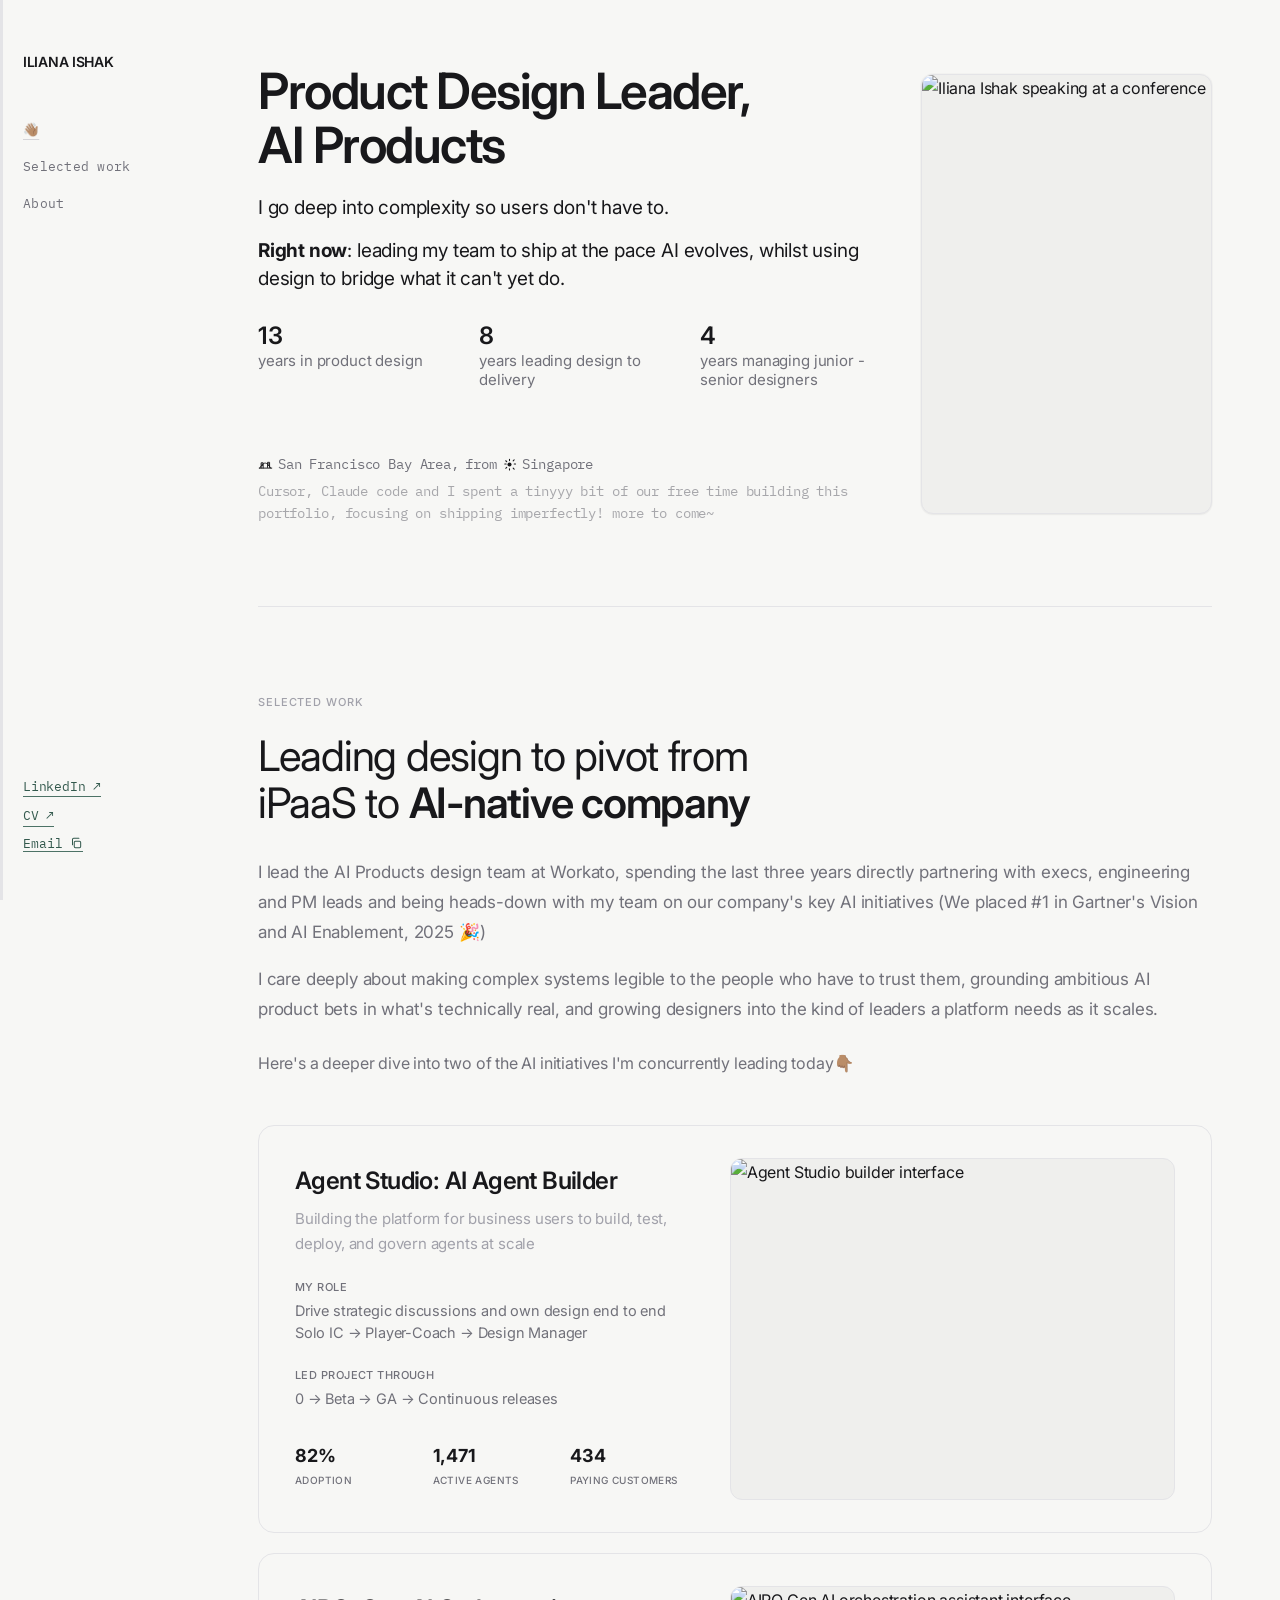
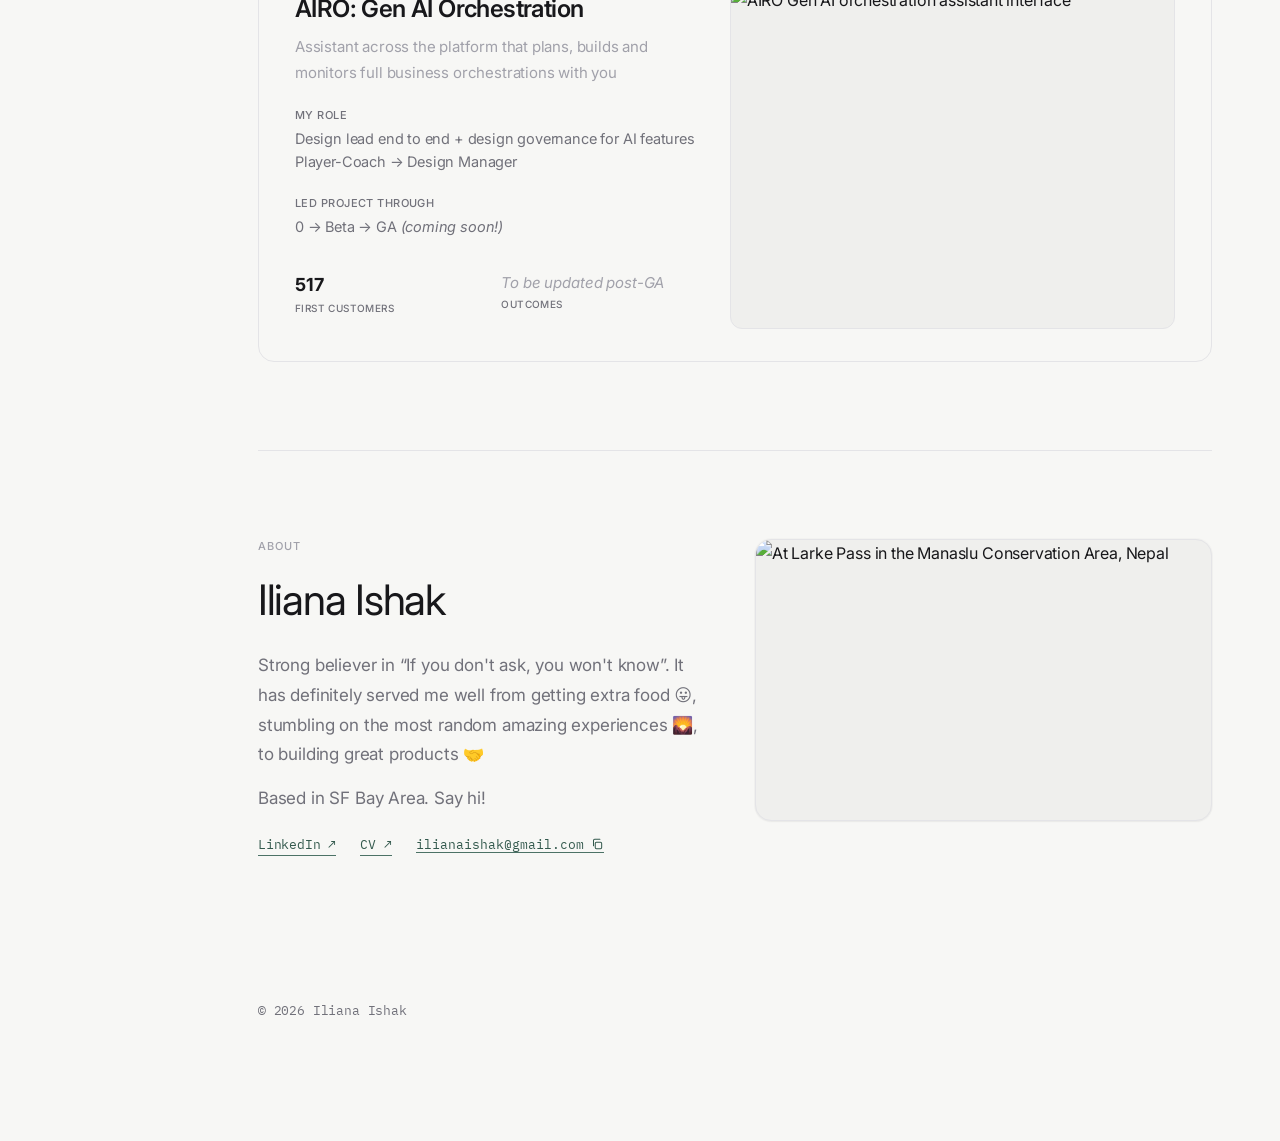
==== commit b1d80ba4: "Before working on case study 2. hide content for now as WIP" ====
--- a/index.html
+++ b/index.html
@@ -261,40 +261,34 @@
     padding:0;
   }
   .hero-grid{
-    display:flex;
+    display:grid;
+    grid-template-columns:1fr 291px;
+    gap:40px;
     align-items:center;
-    gap:40px;
-  }
-  .hero-content{
-    flex:1 1 0;
-    min-width:0;
-    max-width:none;
-    padding-top:0;
-  }
-  @media (min-width:901px){
-    .hero-grid{
-      display:grid;
-      grid-template-columns:1fr 291px;
-      gap:40px;
-      align-items:center;
-    }
-    .hero-content{ display:contents; }
-    .hero-content > :not(.hero-image){ grid-column:1; }
-    .hero-image{
-      grid-column:2;
-      grid-row:1 / span 20;
-      align-self:center;
-    }
+  }
+  .hero-copy-block{ grid-column:1; grid-row:1; }
+  .hero-meta-footer{ grid-column:1; grid-row:2; }
+  .hero-image{
+    grid-column:2;
+    grid-row:1 / span 2;
+    align-self:center;
   }
   @media (max-width:900px){
     .hero-grid{
+      display:flex;
       flex-direction:column;
       align-items:stretch;
       gap:0;
     }
-    .hero-content{
-      display:flex;
-      flex-direction:column;
+    .hero-copy-block,
+    .hero-meta-footer,
+    .hero-image{
+      grid-column:auto;
+      grid-row:auto;
+    }
+    .hero-image{
+      align-self:stretch;
+      margin:24px 0;
     }
   }
 
@@ -432,14 +426,11 @@
   @media (max-width:900px){
     .hero-image{
       flex:0 0 auto;
-      width:calc(100% + 48px);
+      width:100%;
       max-width:none;
-      margin:24px 0 24px -24px;
       height:auto;
       aspect-ratio:16 / 10;
-      border-radius:0;
-      border-left:none;
-      border-right:none;
+      border-radius:12px;
     }
     .hero-image img{
       object-position:76% 28%;
@@ -523,18 +514,14 @@
     width:100%;
     height:100%;
     object-fit:cover;
-    object-position:center top;
+    object-position:center center;
     display:block;
     transform:scale(1);
-    transform-origin:50% 100%;
+    transform-origin:50% 50%;
     transition:transform .55s cubic-bezier(.22, 1, .36, 1);
   }
   a.project-row--link:hover .project-visual img{
     transform:scale(1.025);
-  }
-  .project-visual.airo img{
-    object-fit:contain;
-    object-position:center center;
   }
 
   .project-copy{ display:flex; flex-direction:column; gap:10px; padding-top:8px; }
@@ -633,62 +620,32 @@
   .about-grid{
     display:grid;
     grid-template-columns:1fr 1fr;
-    gap:28px 40px;
+    column-gap:40px;
     align-items:start;
   }
-  .about-eyebrow{ grid-column:1; grid-row:1; }
-  .about-headline{
-    grid-column:1;
-    grid-row:2;
+  .about-left{
+    display:flex;
+    flex-direction:column;
+    align-items:flex-start;
+  }
+  .about-left .about-headline{
     margin-top:22px;
     margin-bottom:0;
   }
-  .about-main{ grid-column:1; grid-row:3; margin-top:4px; }
-  .about-photo{
-    grid-column:2;
-    grid-row:1 / span 3;
-    align-self:start;
-    border-radius:var(--frame-radius);
-    overflow:hidden;
-    border:1px solid var(--line);
-    box-shadow:var(--shadow-frame);
-    background:var(--paper-2);
-  }
-  @media (max-width:700px){
-    .about-grid{
-      grid-template-columns:1fr;
-      gap:28px;
-    }
-    .about-eyebrow,
-    .about-headline,
-    .about-main,
-    .about-photo{
-      grid-column:1;
-      grid-row:auto;
-    }
-    .about-photo{
-      width:calc(100% + 48px);
-      margin-left:-24px;
-      border-radius:0;
-      border-left:none;
-      border-right:none;
-    }
-  }
-
-  .about-bio{ font-size:17px; font-weight:400; color:var(--ink-soft); line-height:1.75; }
-  .about-bio .about-location-line{
-    margin-top:14px;
-    color:var(--ink-soft);
-  }
+  .about-main{ margin-top:28px; }
 
   .about-contact{
     display:flex;
-    flex-wrap:nowrap;
+    flex-wrap:wrap;
     align-items:center;
     gap:16px 24px;
     margin-top:20px;
   }
-  @media (max-width:520px){ .about-contact{ flex-wrap:wrap; } }
+  @media (max-width:640px){
+    .about-contact .about-copy-email{
+      flex-basis:100%;
+    }
+  }
   .about-contact a,
   .about-contact .about-copy-email{
     font-family:var(--mono);
@@ -709,6 +666,23 @@
     display:inline-flex;
     align-items:center;
     gap:6px;
+  }
+  .about-bio{ font-size:17px; font-weight:400; color:var(--ink-soft); line-height:1.75; }
+  .about-bio .about-location-line{
+    margin-top:14px;
+    color:var(--ink-soft);
+  }
+
+  .about-photo{
+    border-radius:var(--frame-radius);
+    overflow:hidden;
+    border:1px solid var(--line);
+    box-shadow:var(--shadow-frame);
+    background:var(--paper-2);
+  }
+  @media (max-width:700px){
+    .about-grid{ grid-template-columns:1fr; }
+    .about-photo{ margin-top:28px; }
   }
   .about-contact .about-copy-email.copied{ border-color:var(--teal); color:var(--ink); }
   .about-contact .about-copy-email .copy-icon{
@@ -813,7 +787,7 @@
 
   <section class="hero" id="top">
     <div class="hero-grid">
-      <div class="hero-content">
+      <div class="hero-copy-block">
         <h1>Product Design Leader,<br>AI Products</h1>
         <p class="role-lead">I go deep into complexity so users don't have to.</p>
         <p class="role-body"><strong>Right now</strong>: leading my team to ship at the pace AI evolves, whilst using design to bridge what it can't yet do.</p>
@@ -832,25 +806,25 @@
             <div class="lbl">years managing junior - senior designers</div>
           </div>
         </div>
-
-        <div class="hero-image">
-          <img src="images/figma/hero-speaking.jpg" alt="Iliana Ishak speaking at a conference">
-        </div>
-
-        <div class="hero-meta-footer">
-          <p class="hero-location">
-            <span class="loc-chip">
-              <svg class="loc-icon loc-icon--bridge" viewBox="0 0 24 24" aria-hidden="true" fill="none" stroke="currentColor" stroke-width="1.5" stroke-linecap="round" stroke-linejoin="round"><path d="M2 17.75h20"/><path d="M5 17.75V9.25h3.25V17.75"/><path d="M6.15 11.5h1.35M6.15 13.75h1.35"/><path d="M15.25 16.75V8.5h3.25v8.25"/><path d="M16.4 11h1.35M16.4 13.25h1.35"/><path d="M2.75 17.75c3.6-6.2 6.85-8 8.75-8s5.15 1.8 8.75 8"/></svg>
-              San Francisco Bay Area,
-            </span>
-            from
-            <span class="loc-chip">
-              <svg class="loc-icon loc-icon--sun" viewBox="0 0 24 24" aria-hidden="true"><circle cx="12" cy="12" r="3.25" fill="currentColor"/><path fill="currentColor" d="M12 2.75a.85.85 0 0 1 .85.85v2.15a.85.85 0 1 1-1.7 0V3.6A.85.85 0 0 1 12 2.75zm0 15.1a.85.85 0 0 1 .85.85v2.15a.85.85 0 1 1-1.7 0v-2.15a.85.85 0 0 1 .85-.85zM3.6 11.15a.85.85 0 0 1 .85-.85h2.15a.85.85 0 1 1 0 1.7H4.45a.85.85 0 0 1-.85-.85zm15.1 0a.85.85 0 0 1 .85-.85h2.15a.85.85 0 1 1 0 1.7h-2.15a.85.85 0 0 1-.85-.85zM5.39 5.39a.85.85 0 0 1 1.2 0l1.52 1.52a.85.85 0 1 1-1.2 1.2L5.4 6.6a.85.85 0 0 1 0-1.2zm11.9 11.9a.85.85 0 0 1 1.2 0l1.52 1.52a.85.85 0 1 1-1.2 1.2l-1.52-1.52a.85.85 0 0 1 0-1.2zM5.39 18.61a.85.85 0 0 1 0-1.2l1.52-1.52a.85.85 0 1 1 1.2 1.2l-1.52 1.52a.85.85 0 0 1-1.2 0zm11.9-11.9a.85.85 0 0 1 0-1.2l1.52-1.52a.85.85 0 1 1 1.2 1.2l-1.52 1.52a.85.85 0 0 1-1.2 0z"/></svg>
-              Singapore
-            </span>
-          </p>
-          <p class="about-note">Cursor, Claude code and I spent a tinyyy bit of our free time building this portfolio, focusing on shipping imperfectly! more to come~</p>
-        </div>
+      </div>
+
+      <div class="hero-image">
+        <img src="images/figma/hero-speaking.jpg" alt="Iliana Ishak speaking at a conference">
+      </div>
+
+      <div class="hero-meta-footer">
+        <p class="hero-location">
+          <span class="loc-chip">
+            <svg class="loc-icon loc-icon--bridge" viewBox="0 0 24 24" aria-hidden="true" fill="none" stroke="currentColor" stroke-width="1.5" stroke-linecap="round" stroke-linejoin="round"><path d="M2 17.75h20"/><path d="M5 17.75V9.25h3.25V17.75"/><path d="M6.15 11.5h1.35M6.15 13.75h1.35"/><path d="M15.25 16.75V8.5h3.25v8.25"/><path d="M16.4 11h1.35M16.4 13.25h1.35"/><path d="M2.75 17.75c3.6-6.2 6.85-8 8.75-8s5.15 1.8 8.75 8"/></svg>
+            San Francisco Bay Area,
+          </span>
+          from
+          <span class="loc-chip">
+            <svg class="loc-icon loc-icon--sun" viewBox="0 0 24 24" aria-hidden="true"><circle cx="12" cy="12" r="3.25" fill="currentColor"/><path fill="currentColor" d="M12 2.75a.85.85 0 0 1 .85.85v2.15a.85.85 0 1 1-1.7 0V3.6A.85.85 0 0 1 12 2.75zm0 15.1a.85.85 0 0 1 .85.85v2.15a.85.85 0 1 1-1.7 0v-2.15a.85.85 0 0 1 .85-.85zM3.6 11.15a.85.85 0 0 1 .85-.85h2.15a.85.85 0 1 1 0 1.7H4.45a.85.85 0 0 1-.85-.85zm15.1 0a.85.85 0 0 1 .85-.85h2.15a.85.85 0 1 1 0 1.7h-2.15a.85.85 0 0 1-.85-.85zM5.39 5.39a.85.85 0 0 1 1.2 0l1.52 1.52a.85.85 0 1 1-1.2 1.2L5.4 6.6a.85.85 0 0 1 0-1.2zm11.9 11.9a.85.85 0 0 1 1.2 0l1.52 1.52a.85.85 0 1 1-1.2 1.2l-1.52-1.52a.85.85 0 0 1 0-1.2zM5.39 18.61a.85.85 0 0 1 0-1.2l1.52-1.52a.85.85 0 1 1 1.2 1.2l-1.52 1.52a.85.85 0 0 1-1.2 0zm11.9-11.9a.85.85 0 0 1 0-1.2l1.52-1.52a.85.85 0 1 1 1.2 1.2l-1.52 1.52a.85.85 0 0 1-1.2 0z"/></svg>
+            Singapore
+          </span>
+        </p>
+        <p class="about-note">Cursor, Claude code and I spent a tinyyy bit of our free time building this portfolio, focusing on shipping imperfectly! more to come~</p>
       </div>
     </div>
   </section>
@@ -920,28 +894,30 @@
 
   <section class="about" id="about">
     <div class="about-grid">
-      <p class="eyebrow about-eyebrow">About</p>
-      <h2 class="section-headline section-headline--uniform about-headline">Iliana Ishak</h2>
-      <div class="about-main">
-        <div class="about-bio">
-          <p>Strong believer in “If you don't ask, you won't know”. It has definitely served me well from getting extra food 😛, stumbling on the most random amazing experiences 🌄, to building great products 🤝</p>
-          <p class="about-location-line">Based in SF Bay Area. Say hi!</p>
-        </div>
-        <div class="about-contact">
-          <a href="https://www.linkedin.com/in/ilianaishak" target="_blank" rel="noopener noreferrer">LinkedIn ↗</a>
-          <a href="IlianaIshak_CV2026.pdf" class="cv-link" target="_blank" rel="noopener noreferrer">CV ↗</a>
-          <button type="button" class="about-copy-email copy-trigger" onclick="copyEmail(this)" aria-label="Copy email address">
-            <span class="copy-label">ilianaishak@gmail.com</span>
-            <span class="copy-icon-slot" aria-hidden="true">
-              <svg class="copy-icon" viewBox="0 0 24 24" fill="none" stroke="currentColor" stroke-width="1.75" stroke-linecap="round" stroke-linejoin="round">
-                <rect x="9" y="9" width="11" height="11" rx="2"/>
-                <path d="M6 15V6a2 2 0 0 1 2-2h9"/>
-              </svg>
-              <svg class="check-icon" viewBox="0 0 24 24" fill="none" stroke="currentColor" stroke-width="2" stroke-linecap="round" stroke-linejoin="round">
-                <path d="M20 6L9 17l-5-5"/>
-              </svg>
-            </span>
-          </button>
+      <div class="about-left">
+        <p class="eyebrow">About</p>
+        <h2 class="section-headline section-headline--uniform about-headline">Iliana Ishak</h2>
+        <div class="about-main">
+          <div class="about-bio">
+            <p>Strong believer in “If you don't ask, you won't know”. It has definitely served me well from getting extra food 😛, stumbling on the most random amazing experiences 🌄, to building great products 🤝</p>
+            <p class="about-location-line">Based in SF Bay Area. Say hi!</p>
+          </div>
+          <div class="about-contact">
+            <a href="https://www.linkedin.com/in/ilianaishak" target="_blank" rel="noopener noreferrer">LinkedIn ↗</a>
+            <a href="IlianaIshak_CV2026.pdf" class="cv-link" target="_blank" rel="noopener noreferrer">CV ↗</a>
+            <button type="button" class="about-copy-email copy-trigger" onclick="copyEmail(this)" aria-label="Copy email address">
+              <span class="copy-label">ilianaishak@gmail.com</span>
+              <span class="copy-icon-slot" aria-hidden="true">
+                <svg class="copy-icon" viewBox="0 0 24 24" fill="none" stroke="currentColor" stroke-width="1.75" stroke-linecap="round" stroke-linejoin="round">
+                  <rect x="9" y="9" width="11" height="11" rx="2"/>
+                  <path d="M6 15V6a2 2 0 0 1 2-2h9"/>
+                </svg>
+                <svg class="check-icon" viewBox="0 0 24 24" fill="none" stroke="currentColor" stroke-width="2" stroke-linecap="round" stroke-linejoin="round">
+                  <path d="M20 6L9 17l-5-5"/>
+                </svg>
+              </span>
+            </button>
+          </div>
         </div>
       </div>
       <div class="about-photo">
